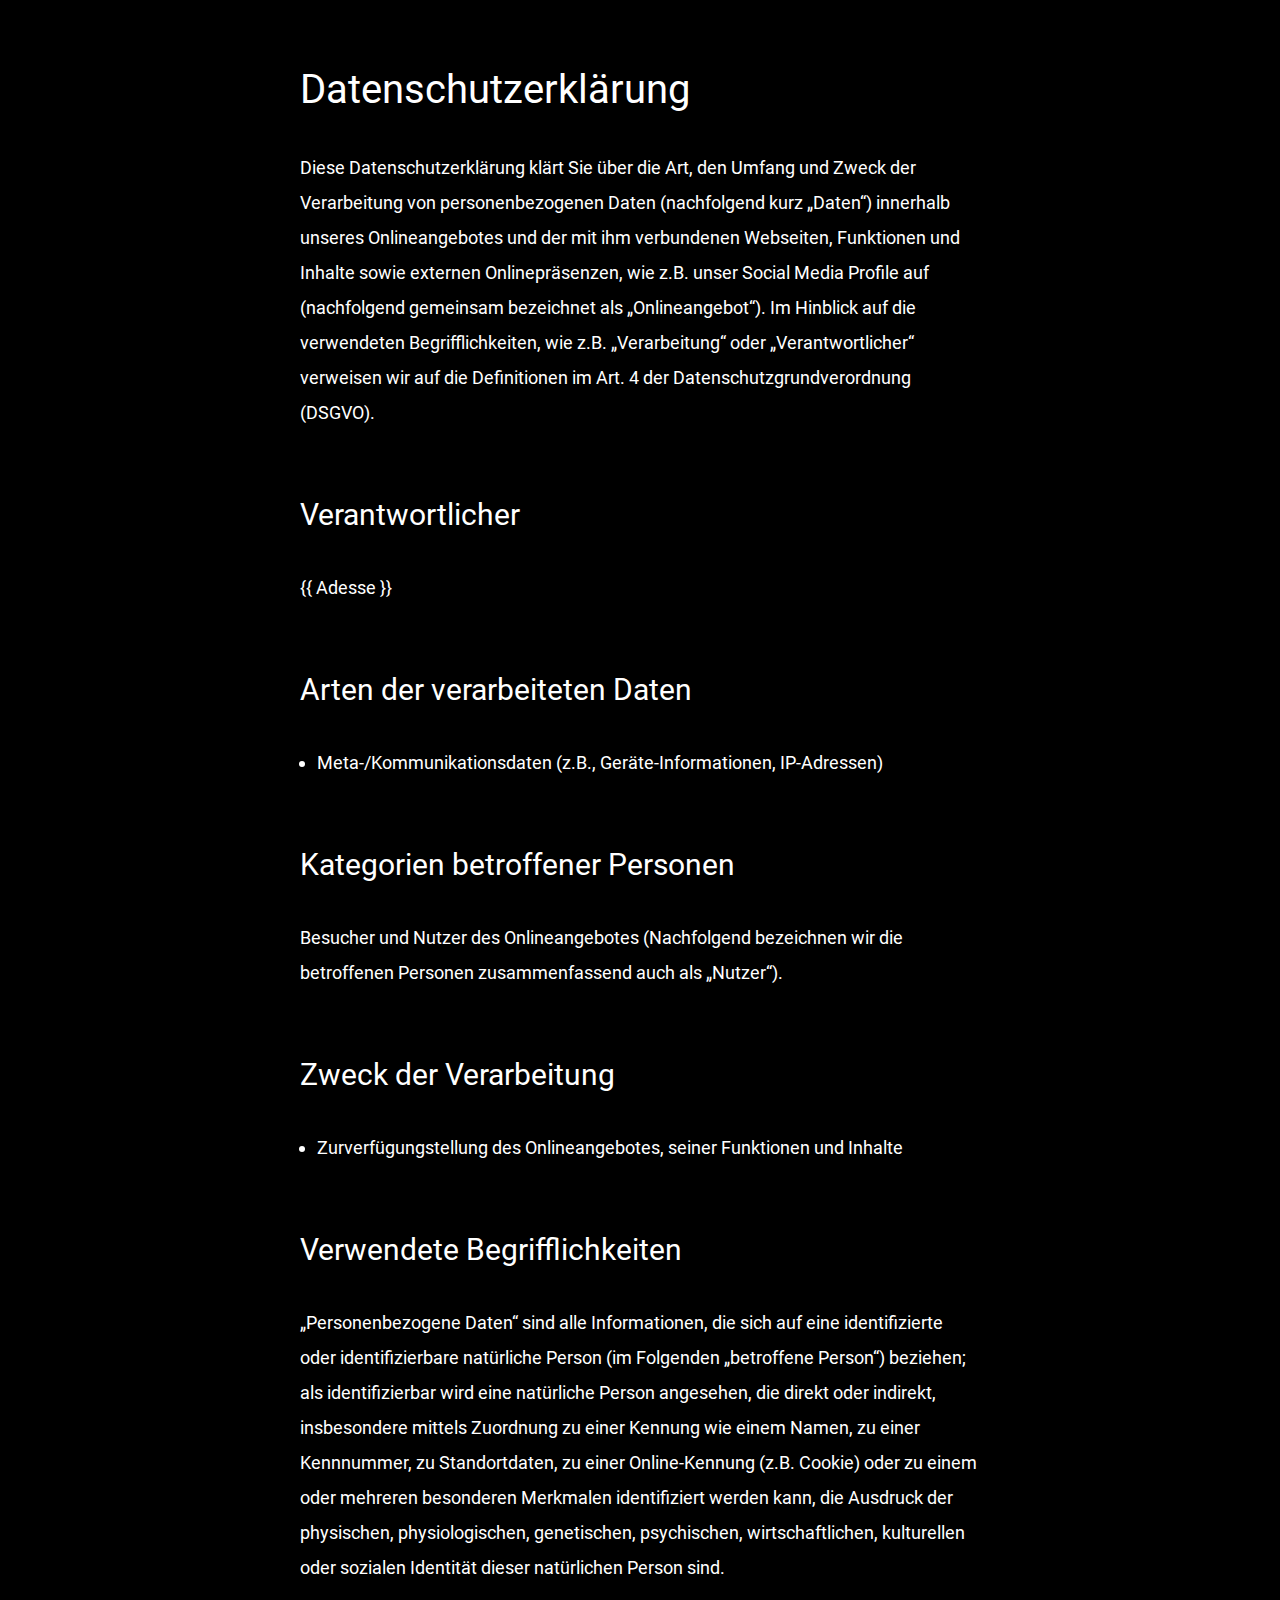
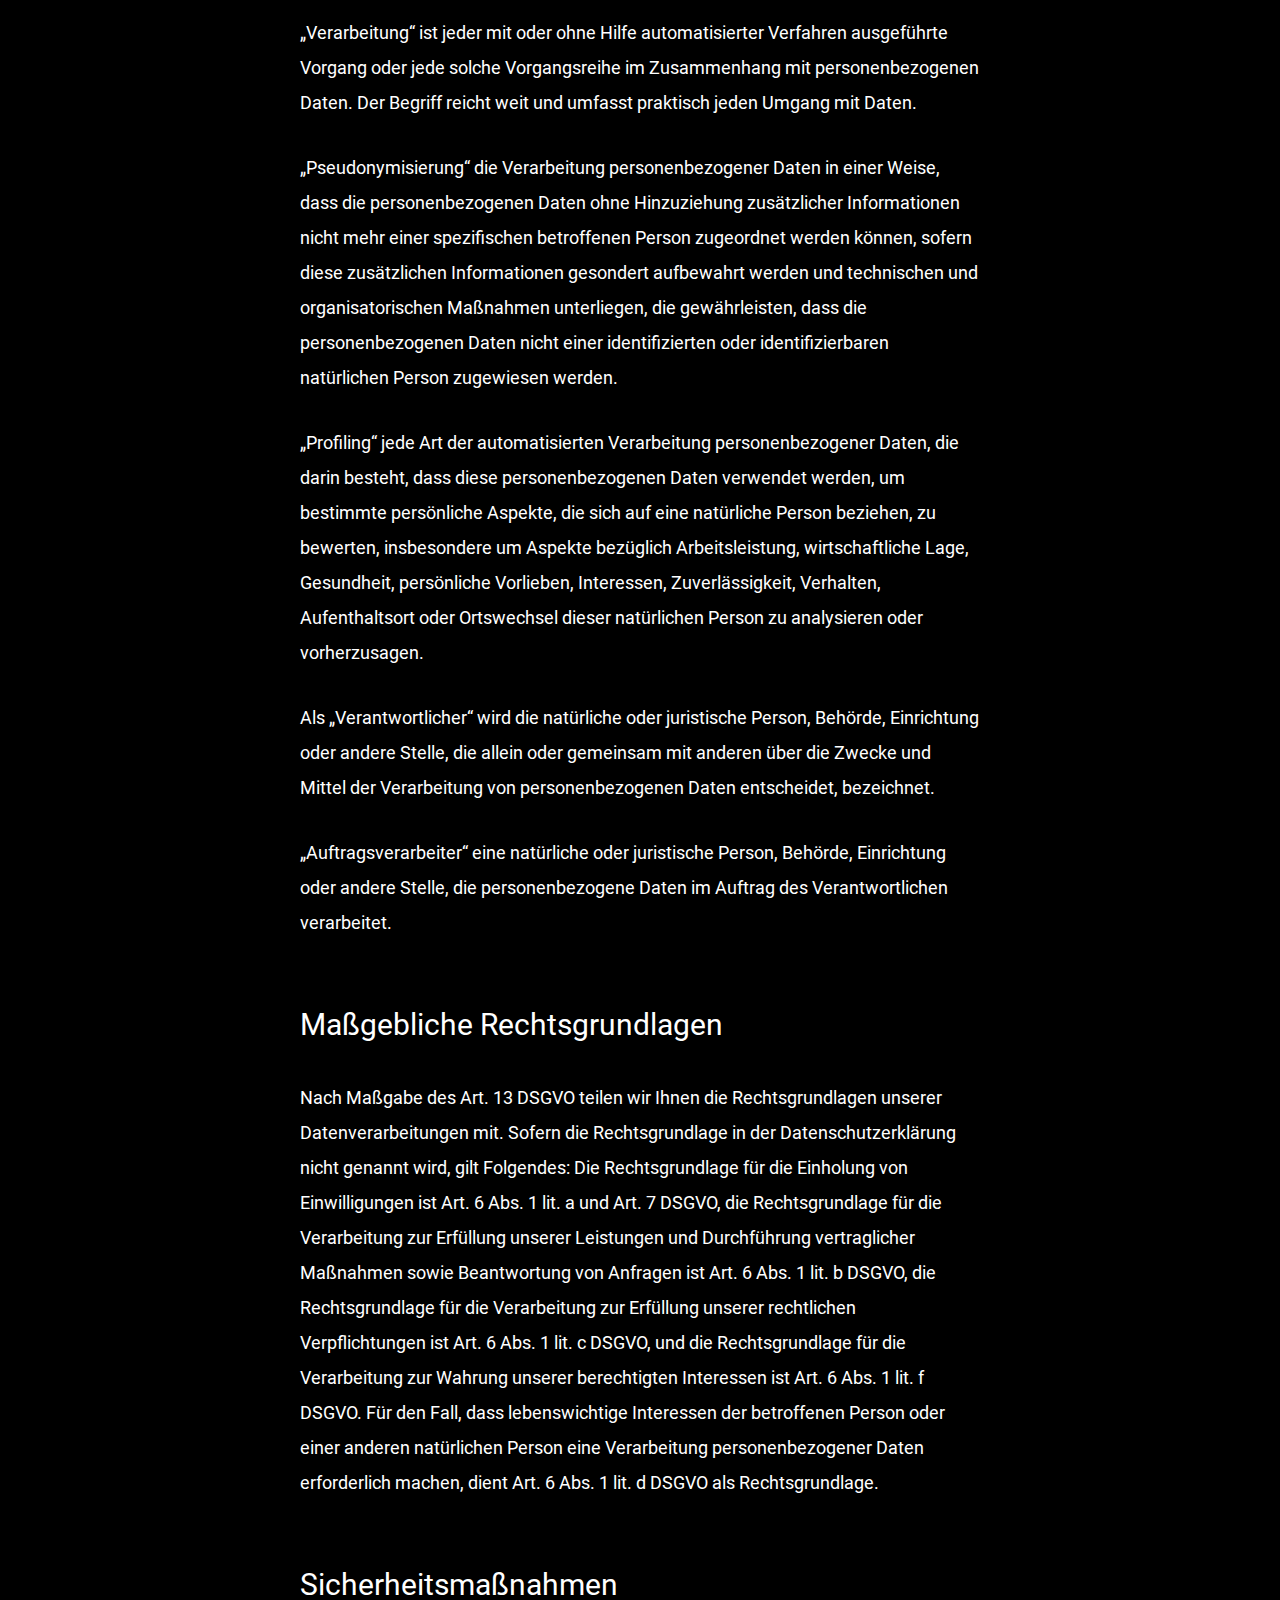
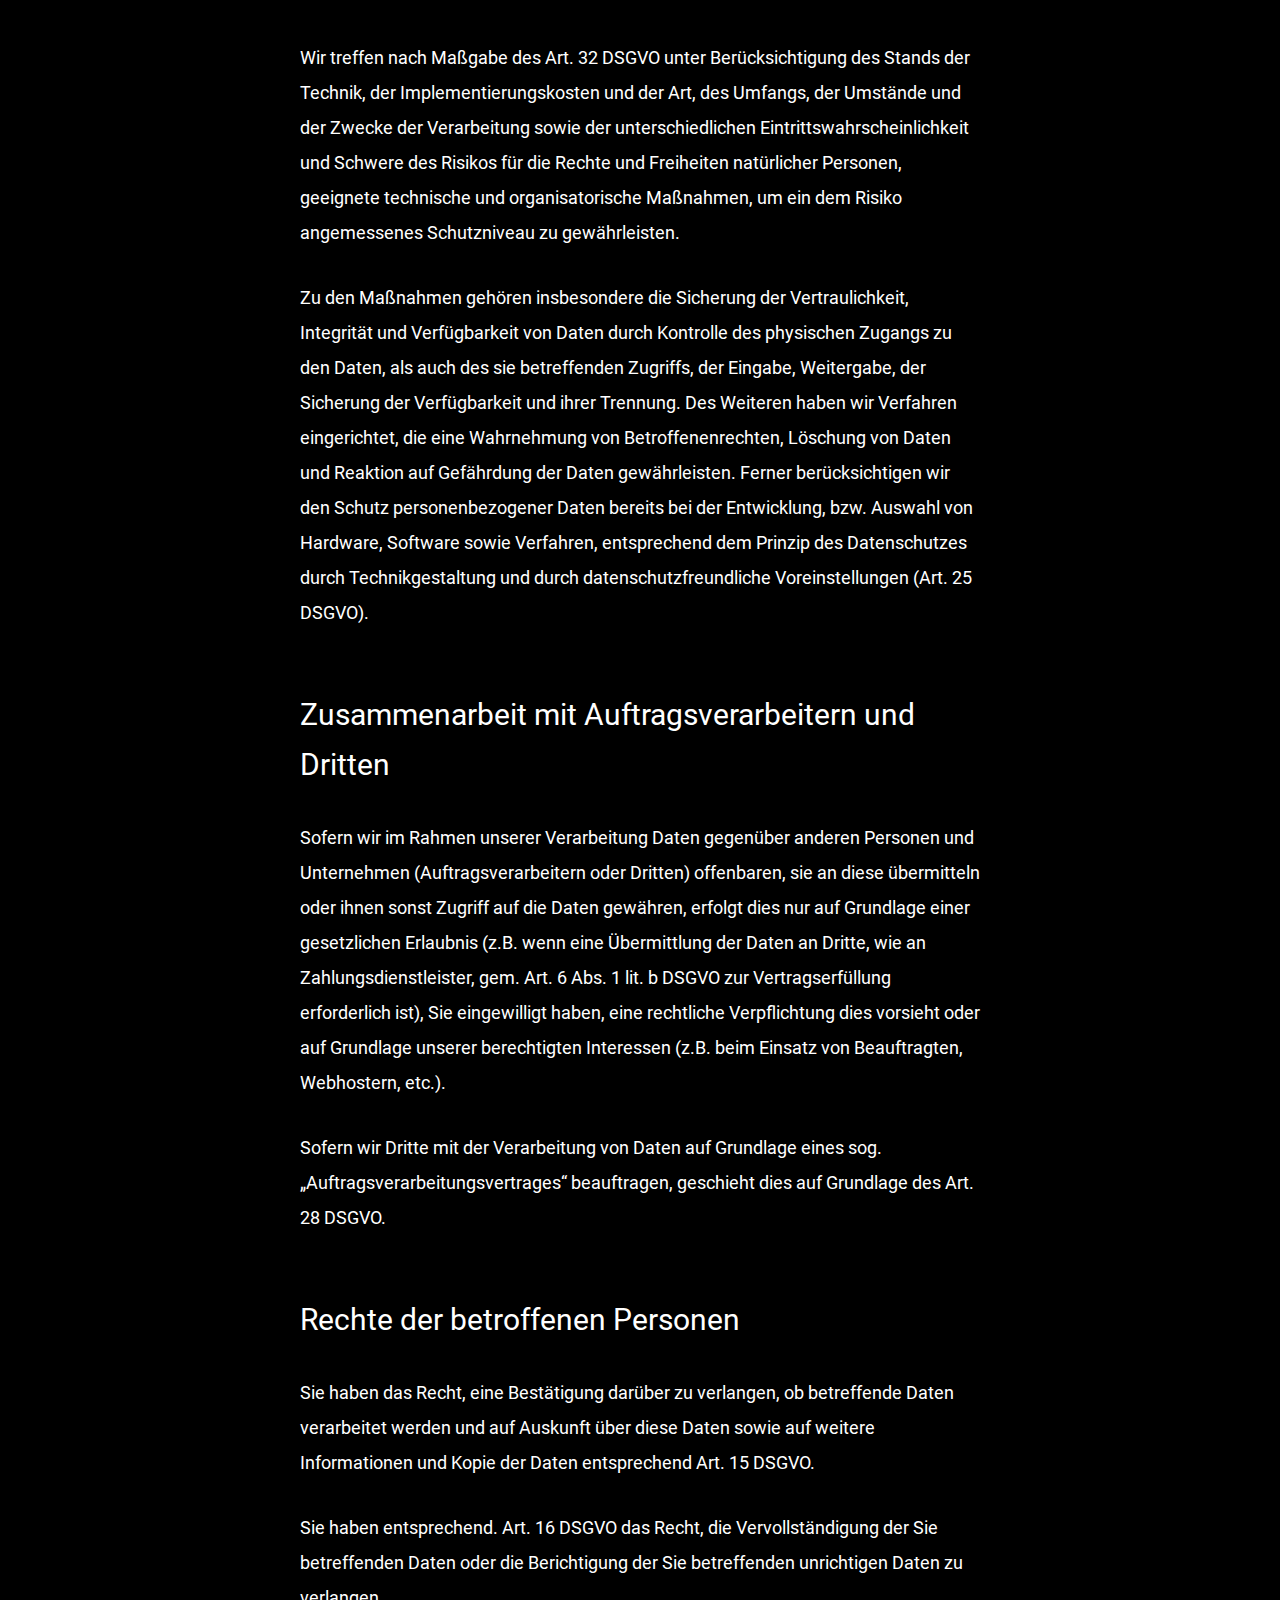
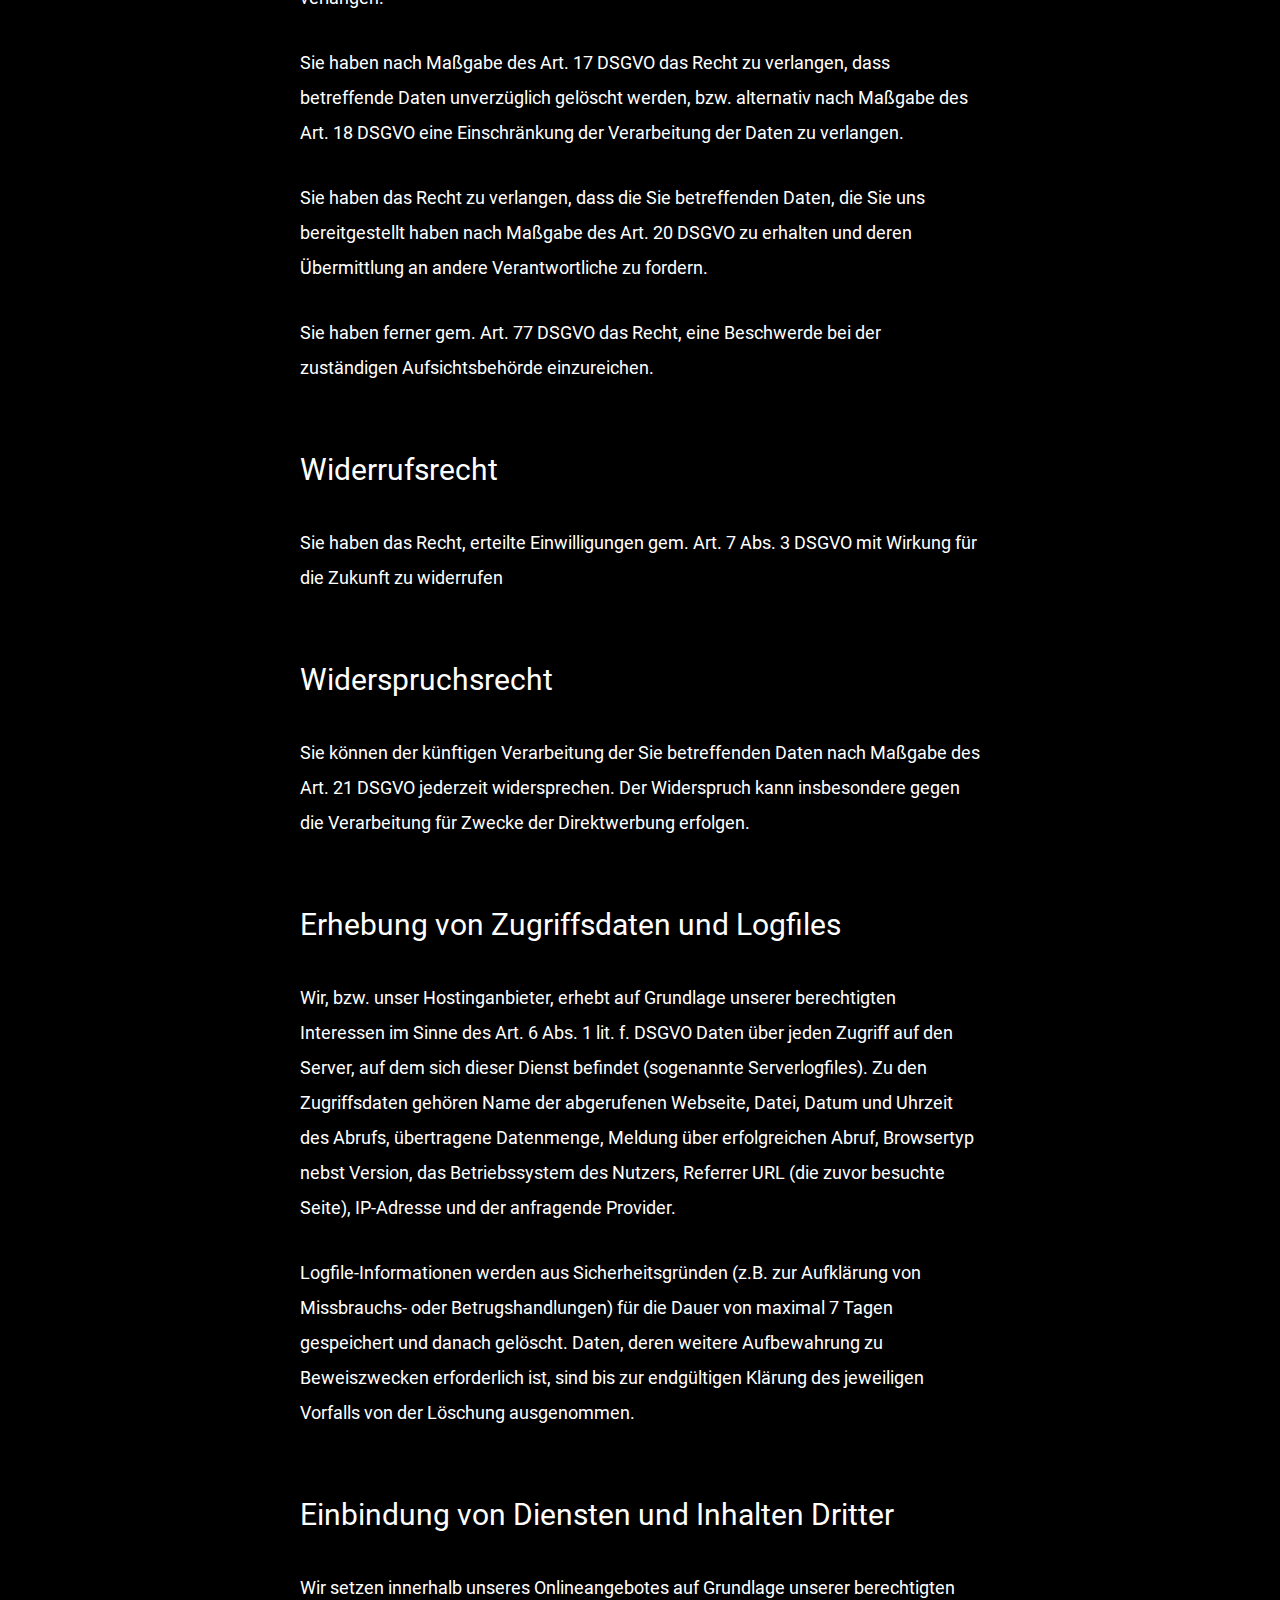
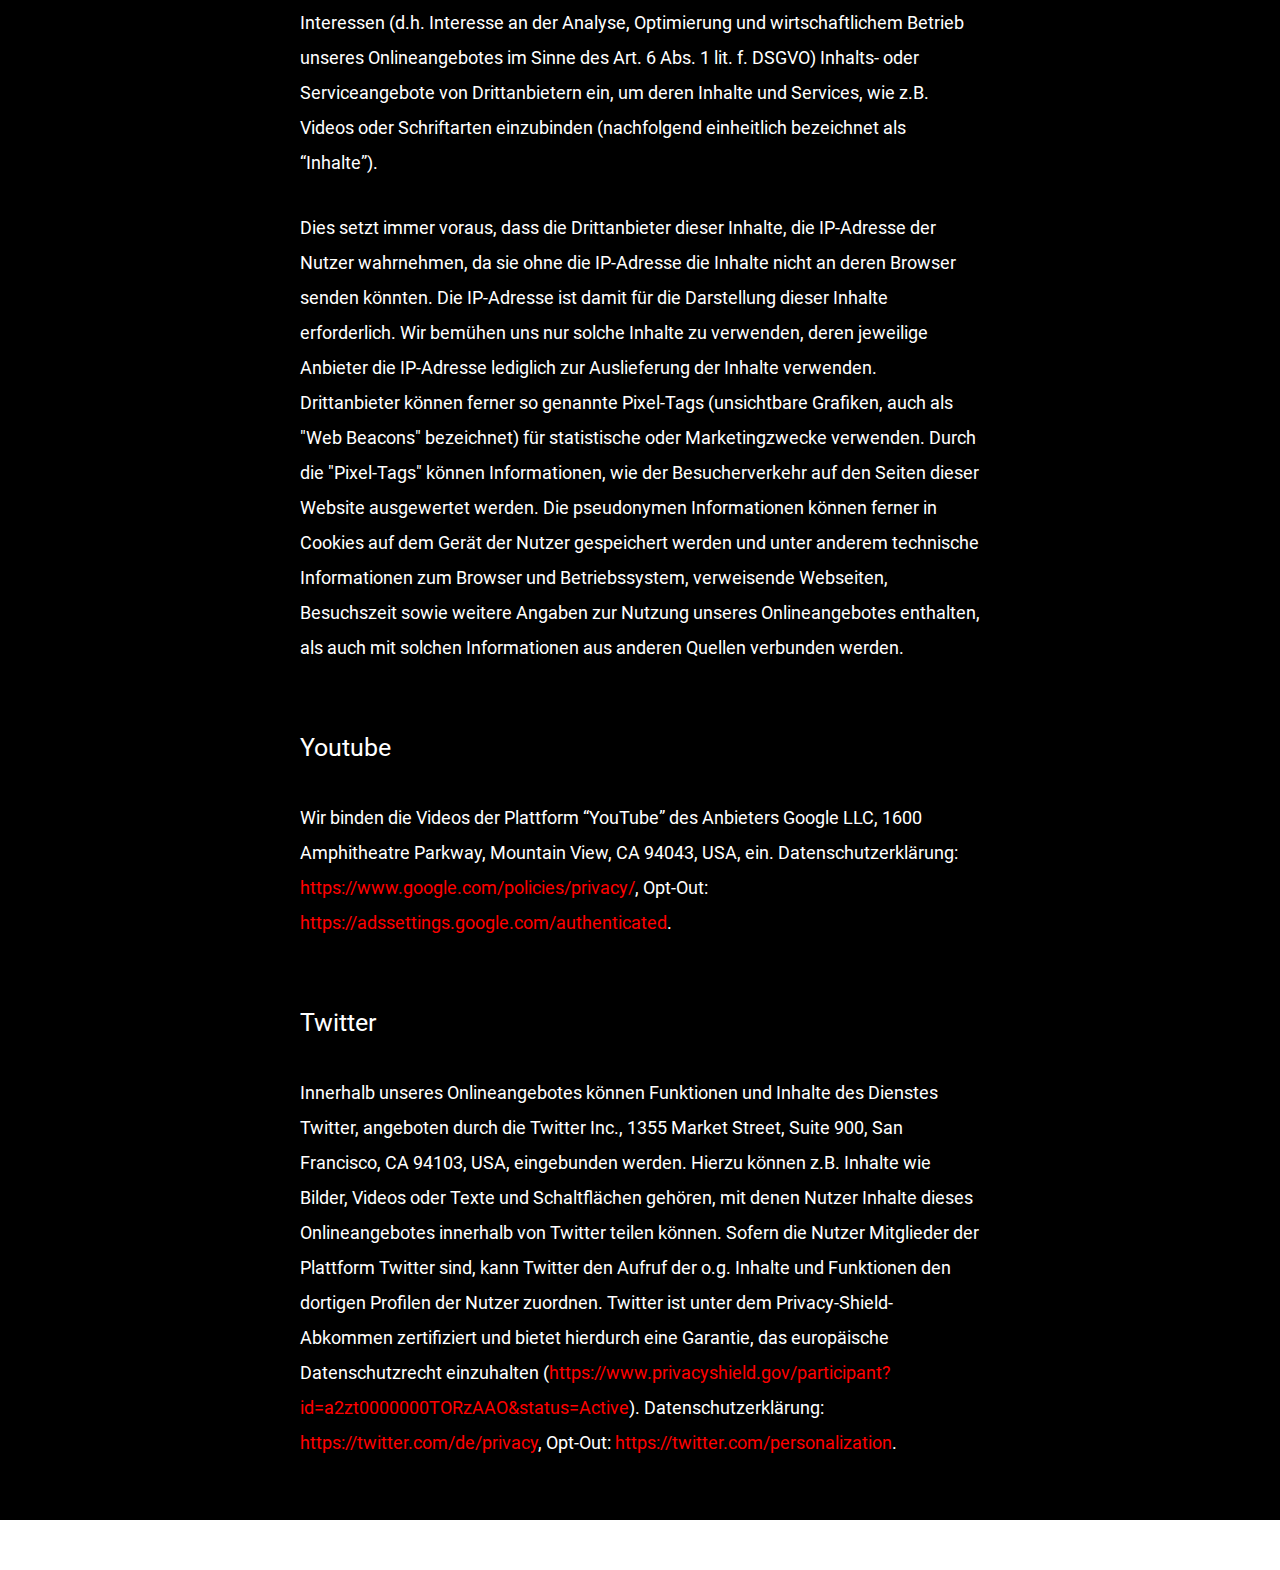
==== datenschutzerklaerung/index.html @ 0149c834 "feat: impress and privacy-policy" ====
<!DOCTYPE html>
<html>
    <head>
        <meta charset="utf-8">
        <meta name="viewport" content="width=device-width, initial-scale=1.0">
        <meta name="theme-color" content="#003ecc">
        <link href="/swd/style.css" rel="stylesheet">
        <script src="/swd/script.js"></script>
        <link href="/resources/style.css" rel="stylesheet">
        <link href="/resources/favicon.png" rel="icon">
        <title>MrTroble</title>
    </head>
    <body class="darkmode">
        <div class="container">
            
            <h1>Datenschutzerklärung</h1>

            <p>Diese Datenschutzerklärung klärt Sie über die Art, den Umfang und Zweck der Verarbeitung von personenbezogenen Daten (nachfolgend kurz „Daten“) innerhalb unseres Onlineangebotes und der mit ihm verbundenen Webseiten, Funktionen und Inhalte sowie externen Onlinepräsenzen, wie z.B. unser Social Media Profile auf (nachfolgend gemeinsam bezeichnet als „Onlineangebot“). Im Hinblick auf die verwendeten Begrifflichkeiten, wie z.B. „Verarbeitung“ oder „Verantwortlicher“ verweisen wir auf die Definitionen im Art. 4 der Datenschutzgrundverordnung (DSGVO).<br>

                <h2>Verantwortlicher</h2>
                
                <p>
                    {{ Adesse }}
                </p>

                <h2>Arten der verarbeiteten Daten</h2>
                <ul>
                    <li>Meta-/Kommunikationsdaten (z.B., Geräte-Informationen, IP-Adressen)</li>
                </ul>

                <h2>Kategorien betroffener Personen</h2>
                <p>Besucher und Nutzer des Onlineangebotes (Nachfolgend bezeichnen wir die betroffenen Personen zusammenfassend auch als „Nutzer“).</p>

                <h2>Zweck der Verarbeitung</h2>
                <ul>
                    <li>Zurverfügungstellung des Onlineangebotes, seiner Funktionen und Inhalte</li>
                </ul>

                <h2>Verwendete Begrifflichkeiten</h2>
                <p>„Personenbezogene Daten“ sind alle Informationen, die sich auf eine identifizierte oder identifizierbare natürliche Person (im Folgenden „betroffene Person“) beziehen; als identifizierbar wird eine natürliche Person angesehen, die direkt oder indirekt, insbesondere mittels Zuordnung zu einer Kennung wie einem Namen, zu einer Kennnummer, zu Standortdaten, zu einer Online-Kennung (z.B. Cookie) oder zu einem oder mehreren besonderen Merkmalen identifiziert werden kann, die Ausdruck der physischen, physiologischen, genetischen, psychischen, wirtschaftlichen, kulturellen oder sozialen Identität dieser natürlichen Person sind.</p>
                <p>„Verarbeitung“ ist jeder mit oder ohne Hilfe automatisierter Verfahren ausgeführte Vorgang oder jede solche Vorgangsreihe im Zusammenhang mit personenbezogenen Daten. Der Begriff reicht weit und umfasst praktisch jeden Umgang mit Daten.</p>
                <p>„Pseudonymisierung“ die Verarbeitung personenbezogener Daten in einer Weise, dass die personenbezogenen Daten ohne Hinzuziehung zusätzlicher Informationen nicht mehr einer spezifischen betroffenen Person zugeordnet werden können, sofern diese zusätzlichen Informationen gesondert aufbewahrt werden und technischen und organisatorischen Maßnahmen unterliegen, die gewährleisten, dass die personenbezogenen Daten nicht einer identifizierten oder identifizierbaren natürlichen Person zugewiesen werden.</p>
                <p>„Profiling“ jede Art der automatisierten Verarbeitung personenbezogener Daten, die darin besteht, dass diese personenbezogenen Daten verwendet werden, um bestimmte persönliche Aspekte, die sich auf eine natürliche Person beziehen, zu bewerten, insbesondere um Aspekte bezüglich Arbeitsleistung, wirtschaftliche Lage, Gesundheit, persönliche Vorlieben, Interessen, Zuverlässigkeit, Verhalten, Aufenthaltsort oder Ortswechsel dieser natürlichen Person zu analysieren oder vorherzusagen.</p>
                <p>Als „Verantwortlicher“ wird die natürliche oder juristische Person, Behörde, Einrichtung oder andere Stelle, die allein oder gemeinsam mit anderen über die Zwecke und Mittel der Verarbeitung von personenbezogenen Daten entscheidet, bezeichnet.</p>
                <p>„Auftragsverarbeiter“ eine natürliche oder juristische Person, Behörde, Einrichtung oder andere Stelle, die personenbezogene Daten im Auftrag des Verantwortlichen verarbeitet.</p>

                <h2>Maßgebliche Rechtsgrundlagen</h2>
                <p>Nach Maßgabe des Art. 13 DSGVO teilen wir Ihnen die Rechtsgrundlagen unserer Datenverarbeitungen mit. Sofern die Rechtsgrundlage in der Datenschutzerklärung nicht genannt wird, gilt Folgendes: Die Rechtsgrundlage für die Einholung von Einwilligungen ist Art. 6 Abs. 1 lit. a und Art. 7 DSGVO, die Rechtsgrundlage für die Verarbeitung zur Erfüllung unserer Leistungen und Durchführung vertraglicher Maßnahmen sowie Beantwortung von Anfragen ist Art. 6 Abs. 1 lit. b DSGVO, die Rechtsgrundlage für die Verarbeitung zur Erfüllung unserer rechtlichen Verpflichtungen ist Art. 6 Abs. 1 lit. c DSGVO, und die Rechtsgrundlage für die Verarbeitung zur Wahrung unserer berechtigten Interessen ist Art. 6 Abs. 1 lit. f DSGVO. Für den Fall, dass lebenswichtige Interessen der betroffenen Person oder einer anderen natürlichen Person eine Verarbeitung personenbezogener Daten erforderlich machen, dient Art. 6 Abs. 1 lit. d DSGVO als Rechtsgrundlage.</p>

                <h2>Sicherheitsmaßnahmen</h2>
                <p>Wir treffen nach Maßgabe des Art. 32 DSGVO unter Berücksichtigung des Stands der Technik, der Implementierungskosten und der Art, des Umfangs, der Umstände und der Zwecke der Verarbeitung sowie der unterschiedlichen Eintrittswahrscheinlichkeit und Schwere des Risikos für die Rechte und Freiheiten natürlicher Personen, geeignete technische und organisatorische Maßnahmen, um ein dem Risiko angemessenes Schutzniveau zu gewährleisten.</p>
                <p>Zu den Maßnahmen gehören insbesondere die Sicherung der Vertraulichkeit, Integrität und Verfügbarkeit von Daten durch Kontrolle des physischen Zugangs zu den Daten, als auch des sie betreffenden Zugriffs, der Eingabe, Weitergabe, der Sicherung der Verfügbarkeit und ihrer Trennung. Des Weiteren haben wir Verfahren eingerichtet, die eine Wahrnehmung von Betroffenenrechten, Löschung von Daten und Reaktion auf Gefährdung der Daten gewährleisten. Ferner berücksichtigen wir den Schutz personenbezogener Daten bereits bei der Entwicklung, bzw. Auswahl von Hardware, Software sowie Verfahren, entsprechend dem Prinzip des Datenschutzes durch Technikgestaltung und durch datenschutzfreundliche Voreinstellungen (Art. 25 DSGVO).</p>

                <h2>Zusammenarbeit mit Auftragsverarbeitern und Dritten</h2>
                <p>Sofern wir im Rahmen unserer Verarbeitung Daten gegenüber anderen Personen und Unternehmen (Auftragsverarbeitern oder Dritten) offenbaren, sie an diese übermitteln oder ihnen sonst Zugriff auf die Daten gewähren, erfolgt dies nur auf Grundlage einer gesetzlichen Erlaubnis (z.B. wenn eine Übermittlung der Daten an Dritte, wie an Zahlungsdienstleister, gem. Art. 6 Abs. 1 lit. b DSGVO zur Vertragserfüllung erforderlich ist), Sie eingewilligt haben, eine rechtliche Verpflichtung dies vorsieht oder auf Grundlage unserer berechtigten Interessen (z.B. beim Einsatz von Beauftragten, Webhostern, etc.).</p>
                <p>Sofern wir Dritte mit der Verarbeitung von Daten auf Grundlage eines sog. „Auftragsverarbeitungsvertrages“ beauftragen, geschieht dies auf Grundlage des Art. 28 DSGVO.</p>

                <h2>Rechte der betroffenen Personen</h2>
                <p>Sie haben das Recht, eine Bestätigung darüber zu verlangen, ob betreffende Daten verarbeitet werden und auf Auskunft über diese Daten sowie auf weitere Informationen und Kopie der Daten entsprechend Art. 15 DSGVO.</p>
                <p>Sie haben entsprechend. Art. 16 DSGVO das Recht, die Vervollständigung der Sie betreffenden Daten oder die Berichtigung der Sie betreffenden unrichtigen Daten zu verlangen.</p>
                <p>Sie haben nach Maßgabe des Art. 17 DSGVO das Recht zu verlangen, dass betreffende Daten unverzüglich gelöscht werden, bzw. alternativ nach Maßgabe des Art. 18 DSGVO eine Einschränkung der Verarbeitung der Daten zu verlangen.</p>
                <p>Sie haben das Recht zu verlangen, dass die Sie betreffenden Daten, die Sie uns bereitgestellt haben nach Maßgabe des Art. 20 DSGVO zu erhalten und deren Übermittlung an andere Verantwortliche zu fordern.</p>
                <p>Sie haben ferner gem. Art. 77 DSGVO das Recht, eine Beschwerde bei der zuständigen Aufsichtsbehörde einzureichen.</p>

                <h2>Widerrufsrecht</h2>
                <p>Sie haben das Recht, erteilte Einwilligungen gem. Art. 7 Abs. 3 DSGVO mit Wirkung für die Zukunft zu widerrufen</p>

                <h2>Widerspruchsrecht</h2>
                <p>Sie können der künftigen Verarbeitung der Sie betreffenden Daten nach Maßgabe des Art. 21 DSGVO jederzeit widersprechen. Der Widerspruch kann insbesondere gegen die Verarbeitung für Zwecke der Direktwerbung erfolgen.</p>

                <h2>Erhebung von Zugriffsdaten und Logfiles</h2>
                <p>Wir, bzw. unser Hostinganbieter, erhebt auf Grundlage unserer berechtigten Interessen im Sinne des Art. 6 Abs. 1 lit. f. DSGVO Daten über jeden Zugriff auf den Server, auf dem sich dieser Dienst befindet (sogenannte Serverlogfiles). Zu den Zugriffsdaten gehören Name der abgerufenen Webseite, Datei, Datum und Uhrzeit des Abrufs, übertragene Datenmenge, Meldung über erfolgreichen Abruf, Browsertyp nebst Version, das Betriebssystem des Nutzers, Referrer URL (die zuvor besuchte Seite), IP-Adresse und der anfragende Provider.</p>
                <p>Logfile-Informationen werden aus Sicherheitsgründen (z.B. zur Aufklärung von Missbrauchs- oder Betrugshandlungen) für die Dauer von maximal 7 Tagen gespeichert und danach gelöscht. Daten, deren weitere Aufbewahrung zu Beweiszwecken erforderlich ist, sind bis zur endgültigen Klärung des jeweiligen Vorfalls von der Löschung ausgenommen.</p>

                <h2>Einbindung von Diensten und Inhalten Dritter</h2>
                <p>Wir setzen innerhalb unseres Onlineangebotes auf Grundlage unserer berechtigten Interessen (d.h. Interesse an der Analyse, Optimierung und wirtschaftlichem Betrieb unseres Onlineangebotes im Sinne des Art. 6 Abs. 1 lit. f. DSGVO) Inhalts- oder Serviceangebote von Drittanbietern ein, um deren Inhalte und Services, wie z.B. Videos oder Schriftarten einzubinden (nachfolgend einheitlich bezeichnet als “Inhalte”).</p>
                <p>Dies setzt immer voraus, dass die Drittanbieter dieser Inhalte, die IP-Adresse der Nutzer wahrnehmen, da sie ohne die IP-Adresse die Inhalte nicht an deren Browser senden könnten. Die IP-Adresse ist damit für die Darstellung dieser Inhalte erforderlich. Wir bemühen uns nur solche Inhalte zu verwenden, deren jeweilige Anbieter die IP-Adresse lediglich zur Auslieferung der Inhalte verwenden. Drittanbieter können ferner so genannte Pixel-Tags (unsichtbare Grafiken, auch als "Web Beacons" bezeichnet) für statistische oder Marketingzwecke verwenden. Durch die "Pixel-Tags" können Informationen, wie der Besucherverkehr auf den Seiten dieser Website ausgewertet werden. Die pseudonymen Informationen können ferner in Cookies auf dem Gerät der Nutzer gespeichert werden und unter anderem technische Informationen zum Browser und Betriebssystem, verweisende Webseiten, Besuchszeit sowie weitere Angaben zur Nutzung unseres Onlineangebotes enthalten, als auch mit solchen Informationen aus anderen Quellen verbunden werden.</p>
            
                <h3>Youtube</h3>
                <p>Wir binden die Videos der Plattform “YouTube” des Anbieters Google LLC, 1600 Amphitheatre Parkway, Mountain View, CA 94043, USA, ein. Datenschutzerklärung: <a target="_blank" href="https://www.google.com/policies/privacy/">https://www.google.com/policies/privacy/</a>, Opt-Out: <a target="_blank" href="https://adssettings.google.com/authenticated">https://adssettings.google.com/authenticated</a>.</p>
                
                <h3>Twitter</h3>
                <p>Innerhalb unseres Onlineangebotes können Funktionen und Inhalte des Dienstes Twitter, angeboten durch die Twitter Inc., 1355 Market Street, Suite 900, San Francisco, CA 94103, USA, eingebunden werden. Hierzu können z.B. Inhalte wie Bilder, Videos oder Texte und Schaltflächen gehören, mit denen Nutzer Inhalte dieses Onlineangebotes innerhalb von Twitter teilen können. Sofern die Nutzer Mitglieder der Plattform Twitter sind, kann Twitter den Aufruf der o.g. Inhalte und Funktionen den dortigen Profilen der Nutzer zuordnen. Twitter ist unter dem Privacy-Shield-Abkommen zertifiziert und bietet hierdurch eine Garantie, das europäische Datenschutzrecht einzuhalten (<a target="_blank" href="https://www.privacyshield.gov/participant?id=a2zt0000000TORzAAO&amp;status=Active">https://www.privacyshield.gov/participant?id=a2zt0000000TORzAAO&amp;status=Active</a>). Datenschutzerklärung: <a target="_blank" href="https://twitter.com/de/privacy">https://twitter.com/de/privacy</a>, Opt-Out: <a target="_blank" href="https://twitter.com/personalization">https://twitter.com/personalization</a>.</p>

        </div>
    </body>
</html>
---- swd/style.css ----
@import url(font_roboto/roboto.css);
@import url(font_roboto_mono/roboto-mono.css);

/* root */

:root {
    font-family: Roboto, sans-serif;
    scroll-behavior: smooth;
    font-size: 18px;
    line-height: 35px;
    --theme-primary: #004dff;
    --theme-secondary: #003ecc;
    --theme-background: #ffffff;
    --theme-grey-primary: #e6e6e6;
    --theme-grey-secondary: #cccccc;
    --theme-text-color: #000000;
    --theme-border-radius: 5px;
    --theme-border-width: 3px;
    --theme-element-spacing: 30px;
    --theme-box-spacing: 20px;
    background-color: var(--theme-background);
    color: var(--theme-text-color);
}

::selection {
    background: #004dff;
    color: #ffffff;
}

body {
    padding: 0px;
    margin: 0px;
    background-repeat: no-repeat;
}

/* darkmode and lightmode */

@media (prefers-color-scheme: light) {
    :root {
        --theme-background: #ffffff;
        --theme-grey-primary: #e6e6e6;
        --theme-grey-secondary: #cccccc;
        --theme-text-color: #000000;
    }
    .only-lightmode {display: initial}
    .only-darkmode {display: none}
}

@media (prefers-color-scheme: dark) {
    :root {
        --theme-background: #000000;
        --theme-grey-primary: #1a1a1a;
        --theme-grey-secondary: #333333;
        --theme-text-color: #ffffff;
    }
    .only-lightmode {display: none}
    .only-darkmode {display: initial}
}

.lightmode, .lightmode > *{
    --theme-background: #ffffff;
    --theme-grey-primary: #e6e6e6;
    --theme-grey-secondary: #cccccc;
    --theme-text-color: #000000;
    background-color: var(--theme-background);
    color: var(--theme-text-color);
}
.lightmode .only-lightmode {display: initial}
.lightmode .only-darkmode {display: none}

.darkmode, .darkmode > * {
    --theme-background: #000000;
    --theme-grey-primary: #1a1a1a;
    --theme-grey-secondary: #333333;
    --theme-text-color: #ffffff;
    background-color: var(--theme-background);
    color: var(--theme-text-color);
}
.darkmode .only-lightmode {display: none}
.darkmode .only-darkmode {display: initial}

/* header */

.header {
    padding: 40px;
    z-index: 2;
    color: white;
    font-size: 40px;
    background-color: var(--theme-secondary);
}

/* menu */

.menu {
    box-sizing: border-box;
    margin-bottom: 0;
    position: sticky;
    position: -webkit-sticky;
    text-align: center;
    top: 0;
    max-height: 50px;
    line-height: 50px;
    width: 100%;
    padding: 0 10px;
    z-index: 2;
    background-color: var(--theme-primary);
    overflow: hidden;
    user-select: none;
    -webkit-user-select: none;
    -ms-user-select: none;
}

.menu:hover {overflow-x: auto}
@media (hover: none) {.menu {overflow-x: auto}}
@media screen and (max-width: 768px) {.menu {overflow-x: auto}}

.menu *:not(div) {
    padding: 0 10px;
    font-size: 19px;
    text-decoration: none;
    color: #ffffff99;
    float: left;
}

.menu-centered-2 a {padding: 0px; width: 50%}
.menu-centered-3 a {padding: 0px; width: 33%}
.menu-centered-4 a {padding: 0px; width: 25%}
.menu-centered-5 a {padding: 0px; width: 19%}
.menu-centered-6 a {padding: 0px; width: 16%}
.menu-centered-7 a {padding: 0px; width: 14%}
.menu-centered-8 a {padding: 0px; width: 12%}
.menu-centered-9 a {padding: 0px; width: 11%}

.menu a:hover, .menu .menu-active {
    color: white;
    text-decoration: none;
}

.menu .menu-title {
    font-weight: bold;
    color: white;
}

.menu img {
    float: left;
    box-sizing: border-box;
    display: inline;
    width: initial;
    height: 50px;
    padding: 16px 10px 16px 10px;
    margin: 0px;
    cursor: pointer;
}

/* navigation */

.navigation {
    position: absolute;
    display: block;
    position: fixed;
    left: 0;
    height: calc(100% - 130px);
    padding: 40px 20px;
    width: 210px;
    color: var(--theme-text-color);
    background-color: var(--theme-grey-primary);
    z-index: 1;
    transition: left 0.2s;
    overflow-y: hidden;
    user-select: none;
    -webkit-user-select: none;
    -ms-user-select: none;
}

.navigation:hover {overflow-y: auto}
@media (hover: none) {.navigation {overflow-y: auto}}
@media screen and (max-width: 768px) {.navigation {overflow-y: auto}}

.navigation *:not(div) {
    display: block;
    max-width: 230px;
    padding: 0px 10px;
    line-height: 40px;
    font-size: 18px;
    border-radius: var(--theme-border-radius);
    text-decoration: none;
    white-space: nowrap;
    overflow-x: hidden;
    color: var(--theme-text-color);
}

.navigation  > *:first-child {
    margin-top: 0px;
}

.navigation img {
    margin-top: 10px;
    margin-bottom: 10px;
    max-width: 190px;
}

.navigation h2 {
    margin-top: 40px;
    margin-bottom: 20px;
    font-size: 30px;
}

.navigation a:hover, .navigation .navigation-active, .navigation .menu-active {
    background-color: var(--theme-grey-secondary);
    text-decoration: none;
}

.navigation a:active, .navigation a:visited {
    color: var(--theme-text-color);
    text-decoration: none;
}

.navigation-content {
    margin-left: 250px;
}

@media (max-width: 768px) {
    .navigation.show {left: 0px !important}
    .navigation-content-hide {opacity: 0.5}
}

@media (max-width: 768px) {.navigation {left: -250px}}
@media (max-width: 768px) {.navigation-content {margin-left: 0}}
@media (max-width: 992px) {.navigation-content .container {width: 100%}}

/* headlines */

h1, h2, h3, h4, h5, h6 {
    font-weight: 500;
    margin: calc(var(--theme-element-spacing) * 2) 0px var(--theme-element-spacing) 0px;
}

h1{font-size: 40px; line-height: 60px;}
h2{font-size: 30px; line-height: 50px;}
h3{font-size: 25px; line-height: 45px;}
h4{font-size: 20px; line-height: 35px; letter-spacing: 1px;}
h5{font-size: 18px; line-height: 28px; letter-spacing: 1px; font-weight: bold;}
h6{font-size: 16px; line-height: 26px; letter-spacing: 1px; font-weight: bold; text-transform: uppercase}

/* boxes */

.box {
    min-height: 20px;
    background-color: var(--theme-grey-primary);
    padding: var(--theme-box-spacing);
    margin-bottom: var(--theme-element-spacing);
    border-radius: var(--theme-border-radius);
    background-repeat: no-repeat;
    background-size: 100% auto;
}

img.box {
    padding: 0px;
}

.box-border {
    border-style: solid;
    border-width: 0px 0px 0px 5px;
    border-color: var(--theme-grey-primary);
}

.box-top {border-radius: var(--theme-border-radius) var(--theme-border-radius) 0px 0px; margin-bottom: 0px;}
.box-center {border-radius: 0px; margin-bottom: 0px;}
.box-bottom {border-radius: 0px 0px var(--theme-border-radius) var(--theme-border-radius);}

.box > *:first-child {margin-top: 0}
.box > *:last-child {margin-bottom: 0;}

/* froms */

input, select, textarea {
    display: block;
    box-sizing: border-box;
    font-family: Roboto;
    background-color: var(--theme-grey-primary);
    color: var(--theme-text-color);
    min-height: 40px;
    font-size: 16px;
    padding: 10px;
    border: solid 0px var(--theme-grey-secondary);
    border-bottom-width: 3px;
    border-radius: var(--theme-border-radius);
    width: 100%;
}

textarea {
    height: auto;
    resize: vertical;
}

input[type=submit] {
    font-size: 18px;
    box-sizing: border-box;
    min-height: 40px;
    height: 40px;
    border: none;
    background-color: var(--theme-primary);
    border-radius: var(--theme-border-radius);
    color: white;
    cursor: pointer;
    user-select: none;
    -webkit-user-select: none;
    -ms-user-select: none;
}

input:focus, select:focus, textarea:focus {
    border-color: var(--theme-primary);
}

.button {
    font-size: 18px;
    line-height: 35px;
    display: inline-block;
    box-sizing: border-box;
    background-color: var(--theme-primary);
    color: white;
    border: none;
    padding: 2.5px 15px;
    border-radius: var(--theme-border-radius);
    text-align: center;
    white-space: nowrap;
    width: min-content;
    text-decoration: none;
    user-select: none;
    -webkit-user-select: none;
    -ms-user-select: none;
}

.button:hover {
    text-decoration: none;
}

.button-left {border-top-right-radius: 0px; border-bottom-right-radius: 0px}
.button-middle {border-radius: 0px}
.button-right {border-top-left-radius: 0px; border-bottom-left-radius: 0px}

textarea, select, input, button {outline: none}

/* dropdown */

.dropdown {
    display: inline-block;
    position: relative;
}

.dropdown .dropdown-content {
    z-index: 3;
    display: none;
    box-sizing: border-box;
    position: absolute;
    background-color: var(--theme-grey-primary);
    border-color: var(--theme-grey-secondary);
    border-style: solid;
    border-width: 3px;
    border-radius: var(--theme-border-radius);
    min-width: 100%;
    overflow-y: auto;
}

.dropdown .dropdown-content > *:first-child {margin-top: 0px}
.dropdown .dropdown-content > *:last-child {margin-bottom: 0px}

.dropdown.dropdown-hover:hover .dropdown-content {
    display: block !important;
}

.dropdown .dropdown-content a {
    display: block;
    text-decoration: none;
    text-align: left;
    padding: 0px 10px;
    line-height: 40px;
    font-size: 18px;
    color: var(--theme-text-color);
}

.dropdown .dropdown-content a:hover, .dropdown-active {
    background-color: var(--theme-grey-secondary);
    color: var(--theme-text-color);
    text-decoration: none;
}

.dropdown .tooltip {
    display: none;
    position: absolute;
    box-sizing: border-box;
    z-index: 3;
    top: calc(100% + 10px);
    padding: 1px 10px;
    border-radius: var(--theme-border-radius);
    font-size: 15px;
    color: white;
    background-color: rgba(12, 12, 12, 0.8);
}

.dropdown:hover .tooltip {
    display: block;
}

/* dialog */

.dialog {
    display: none;
    position: fixed; 
    z-index: 3;
    top: 0;
    left: 0;
    width: 100%;
    height: 100%;
    background-color: rgba(255, 255, 255, 0.8);
}

.dialog-content {
    position: absolute;
    box-sizing: border-box;
    min-width: 200px;
    max-width: 350px;
    width: calc(100% - 60px);
    padding: 20px;
    top: 50%;
    left: 50%;
    transform: translate(-50%, -50%);
    background-color: var(--theme-grey-primary);
    border-color: var(--theme-grey-secondary);
    border-style: solid;
    border-width: 3px;
    border-radius: var(--theme-border-radius);
}

.dialog-content > *:first-child {margin-top: 0px}
.dialog-content > *:last-child {margin-bottom: 0px}

.dialog-button {
    display: flex;
    flex-direction: row;
    flex-wrap: nowrap;
    gap: 20px;
}

.dialog-button > *{width: 100%}

@media screen and (max-width: 768px) {
    .dialog-button {flex-direction: column}
    .dialog-button > *{width: 100%}
}

.lightmode .dialog {background-color: rgba(255, 255, 255, 0.8)}

.darkmode .dialog {background-color: rgba(0, 0, 0, 0.8)}

@media (prefers-color-scheme: dark) {
    .dialog { background-color: rgba(0, 0, 0, 0.8)}
}

/* labels */

label {
    color: var(--theme-text-color);
    background-color: var(--theme-primary);
    font-weight: 500;
    border-radius: var(--theme-border-radius);
    padding: 2px 6px;
}

/* overlay */

.overlay {
    color: white;
    position: relative;
}

.overlay > .top-left, .overlay > .top-right, .overlay > .bottom-left, .overlay > .bottom-right, .overlay > .centered {
    position: absolute;
    text-align: left;
    margin: var(--theme-box-spacing);
}
  
.overlay > .top-left {top: 0px; left: 0px;}
.overlay > .top-right {top: 0px; right: 0px;}
.overlay > .bottom-left {bottom: 0px; left: 0px;}
.overlay > .bottom-right {bottom: 0px; right: 0px;}
.overlay > .centered {top: 50%; left: 50%; transform: translate(-50%, -50%);}

/* code elements */

code {
    font-family: 'Roboto Mono', monospace;
    font-size: 14px;
    line-height: 25px;
    display: block;
    background-color: var(--theme-grey-primary);
    padding: 15px;
    margin-bottom: 25px;
    border-radius: var(--theme-border-radius);
    white-space: nowrap;
    overflow-x: hidden;
}

pre {
    font-family: 'Roboto Mono', monospace;
    font-size: 14px;
    line-height: 25px;
    display: block;
    color: white;
    background-color: #1a1a1a;
    padding: 15px;
    margin-bottom: 25px;
    border-radius: var(--theme-border-radius);
    white-space: nowrap;
    overflow-x: hidden;
}

var {
    font-family: serif;
    font-style: italic;
    font-size: 18px;
    white-space: nowrap;
}

kbd {
    font-family: 'Roboto Mono', monospace;
    font-size: 16px;
    border: solid 1px;
    padding: 2px 6px;
    border-radius: var(--theme-border-radius);
}

samp {
    font-family: 'Roboto Mono', monospace;
    font-size: 16px;
    padding: 3px 6px;
    background-color: var(--theme-grey-primary);
    border-radius: var(--theme-border-radius);
}

code:hover {overflow-x: auto}
pre:hover {overflow-x: auto}

@media (hover: none) {
    code {overflow-x: auto}
    pre {overflow-x: auto}
}

@media screen and (max-width: 768px) {
    code {overflow-x: auto}
    pre {overflow-x: auto}
}

@media (max-width: 768px) {
    code, pre, samp, kbd {font-size: 12px}
    var {font-size: 15px}
}

/* Table */

table {
    width: 100%;
    border-spacing: 0px;
    border-collapse: collapse;
    margin-bottom: var(--theme-element-spacing);
}

table tr th {
    background-color: var(--theme-grey-primary);
    padding: 10px;
    min-width: 60px;
    font-weight: normal;
    border-color: var(--theme-grey-primary);
}

table td, th {
    padding: 10px;
    text-align: left;
    border: solid 3px var(--theme-grey-primary);
}

@media (max-width: 768px) {table tr th {padding: 2px 7px} table tr td {padding: 2px 7px}}

/* components */

p {
    margin: 0px;
    margin-bottom: var(--theme-element-spacing);
}

a {
    color: var(--theme-primary);
    text-decoration: none;
    cursor: pointer;
}

a:hover {
    text-decoration: underline;
}

img {
    display: block;
    margin: 0px auto;
    max-width: 100%;
    height: auto;
    object-fit: scale-down;
    margin-bottom: var(--theme-element-spacing);
}

video {
    display: block;
    margin: 0px auto;
    max-width: 100%;
    width: 100%;;
    object-fit: scale-down;
    margin-bottom: var(--theme-element-spacing);
}

iframe {
    width: 100%;
    height: 100%;
}

.youtube {
    position: relative;
    padding-bottom: 56.25%;
    padding-top: 0;
    height: 0;
    overflow: hidden;
    margin-bottom: var(--theme-element-spacing);
}

.youtube iframe {
    position: absolute;
    top: 0;
    left: 0;
    width: 100%;
    height: 100%;
}

audio {
    width: 100%;
    margin-bottom: var(--theme-element-spacing);
}

ul {
    padding-left: 17px;
    margin: 0px;
    margin-bottom: var(--theme-element-spacing);
}

ul li {padding-bottom: 5px}
ul li:last-child {padding-bottom: 0px}

ol {
    padding-left: 17px;
    margin: 0px;
    margin-bottom: var(--theme-element-spacing);
}

ol li {padding-bottom: 5px}
ol li:last-child {padding-bottom: 0px}

/* overflow */

.overflow {
    max-width: 100%;
    overflow: hidden;
    margin-bottom: var(--theme-element-spacing);
    border-radius: var(--theme-border-radius);
}

.overflow > *:last-child {
    margin-bottom: 0px;
}

.overflow:hover {overflow-x: auto;}
@media (hover: none) {.overflow {overflow-x: auto;}}
@media screen and (max-width: 768px) {.overflow {overflow-x: auto;}}

/* container */

[class*="container"] {
    box-sizing: border-box;
    padding: calc(var(--theme-element-spacing) * 2);
    width: 100%;
    max-width: 800px;
    margin: 0 auto;
    margin-bottom: 50px;
    transition: width .2s;
}

@media (max-width: 768px) {[class*="container"] {padding: var(--theme-element-spacing)}}

[class*="container"] > *:first-child {margin-top: 0}
[class*="container"] > *:last-child {margin-bottom: 0}

.container-fluid {
    box-sizing: border-box;
    max-width: initial;
    padding: calc(var(--theme-element-spacing) * 2);
}

.container-sm {max-width: 600px}
.container-md {max-width: 800px}
.container-xl {max-width: 1200px}

/* grids */

[class*="grid-"] {
    display: grid;
    grid-gap: var(--theme-element-spacing);
    margin-bottom: var(--theme-element-spacing);
}

[class*="grid-"] > * {
    margin-bottom: 0px;
}

.grid-1 {grid-template-columns: repeat(1, minmax(0, 1fr))}
.grid-2 {grid-template-columns: repeat(2, minmax(0, 1fr))}
.grid-3 {grid-template-columns: repeat(3, minmax(0, 1fr))}
.grid-4 {grid-template-columns: repeat(4, minmax(0, 1fr))}
.grid-5 {grid-template-columns: repeat(5, minmax(0, 1fr))}
.grid-6 {grid-template-columns: repeat(6, minmax(0, 1fr))}
.grid-7 {grid-template-columns: repeat(7, minmax(0, 1fr))}
.grid-8 {grid-template-columns: repeat(8, minmax(0, 1fr))}
.grid-9 {grid-template-columns: repeat(9, minmax(0, 1fr))}
.grid-10 {grid-template-columns: repeat(10, minmax(0, 1fr))}
.grid-11 {grid-template-columns: repeat(11, minmax(0, 1fr))}
.grid-12 {grid-template-columns: repeat(12, minmax(0, 1fr))}

@media only screen and (max-width: 599px) {
    .grid-sm-1 {grid-template-columns: repeat(1, minmax(0, 1fr))}
    .grid-sm-2 {grid-template-columns: repeat(2, minmax(0, 1fr))}
    .grid-sm-3 {grid-template-columns: repeat(3, minmax(0, 1fr))}
    .grid-sm-4 {grid-template-columns: repeat(4, minmax(0, 1fr))}
    .grid-sm-5 {grid-template-columns: repeat(5, minmax(0, 1fr))}
    .grid-sm-6 {grid-template-columns: repeat(6, minmax(0, 1fr))}
    .grid-sm-7 {grid-template-columns: repeat(7, minmax(0, 1fr))}
    .grid-sm-8 {grid-template-columns: repeat(8, minmax(0, 1fr))}
    .grid-sm-9 {grid-template-columns: repeat(9, minmax(0, 1fr))}
    .grid-sm-10 {grid-template-columns: repeat(10, minmax(0, 1fr))}
    .grid-sm-11 {grid-template-columns: repeat(11, minmax(0, 1fr))}
    .grid-sm-12 {grid-template-columns: repeat(12, minmax(0, 1fr))}
}

@media only screen and (max-width: 767px) {
    .grid-md-1 {grid-template-columns: repeat(1, minmax(0, 1fr))}
    .grid-md-2 {grid-template-columns: repeat(2, minmax(0, 1fr))}
    .grid-md-3 {grid-template-columns: repeat(3, minmax(0, 1fr))}
    .grid-md-4 {grid-template-columns: repeat(4, minmax(0, 1fr))}
    .grid-md-5 {grid-template-columns: repeat(5, minmax(0, 1fr))}
    .grid-md-6 {grid-template-columns: repeat(6, minmax(0, 1fr))}
    .grid-md-7 {grid-template-columns: repeat(7, minmax(0, 1fr))}
    .grid-md-8 {grid-template-columns: repeat(8, minmax(0, 1fr))}
    .grid-md-9 {grid-template-columns: repeat(9, minmax(0, 1fr))}
    .grid-md-10 {grid-template-columns: repeat(10, minmax(0, 1fr))}
    .grid-md-11 {grid-template-columns: repeat(11, minmax(0, 1fr))}
    .grid-md-12 {grid-template-columns: repeat(12, minmax(0, 1fr))}
}

@media only screen and (max-width: 1023px) {
    .grid-xl-1 {grid-template-columns: repeat(1, minmax(0, 1fr))}
    .grid-xl-2 {grid-template-columns: repeat(2, minmax(0, 1fr))}
    .grid-xl-3 {grid-template-columns: repeat(3, minmax(0, 1fr))}
    .grid-xl-4 {grid-template-columns: repeat(4, minmax(0, 1fr))}
    .grid-xl-5 {grid-template-columns: repeat(5, minmax(0, 1fr))}
    .grid-xl-6 {grid-template-columns: repeat(6, minmax(0, 1fr))}
    .grid-xl-7 {grid-template-columns: repeat(7, minmax(0, 1fr))}
    .grid-xl-8 {grid-template-columns: repeat(8, minmax(0, 1fr))}
    .grid-xl-9 {grid-template-columns: repeat(9, minmax(0, 1fr))}
    .grid-xl-10 {grid-template-columns: repeat(10, minmax(0, 1fr))}
    .grid-xl-11 {grid-template-columns: repeat(11, minmax(0, 1fr))}
    .grid-xl-12 {grid-template-columns: repeat(12, minmax(0, 1fr))}
}

/* colors */

.transparent {
    background-color: transparent;
}

.white {background-color: white;  border-color: white; color: black}
.white-text {color: white}
.black {background-color: black; border-color: black; color: white}
.black-text {color: black}

@media (prefers-color-scheme: dark) {
    .white {background-color: black; border-color: black; color: white}
    .white-text {color: black}
    .black {background-color: white; border-color: white; color: black}
    .black-text {color: white}
}

.lightmode .white {background-color: white; border-color: white; color: black}
.lightmode .white-text {color: white}
.lightmode .black {background-color: black; border-color: black; color: white}
.lightmode .black-text {color: black}

.darkmode .white {background-color: black; border-color: black; color: white}
.darkmode .white-text {color: black}
.darkmode .black {background-color: white; border-color: white; color: black}
.darkmode .black-text {color: white}

.dark-grey {background-color: #cccccc; border-color: #cccccc; color: black}
.grey {background-color: #e6e6e6; border-color: #e6e6e6; color: black}
.grey-border {border-color: #e6e6e6}
.grey-text {color: #808080}

@media (prefers-color-scheme: dark) {
    .dark-grey {background-color: #333333; border-color: #333333; color: white}
    .grey {background-color: #1a1a1a; border-color: #1a1a1a; color: white}
    .grey-border {border-color: #1a1a1a}
}

.lightmode .dark-grey {background-color: #cccccc; border-color: #cccccc; color: black}
.lightmode .grey {background-color: #e6e6e6; border-color: #e6e6e6; color: black}
.lightmode .grey-border {border-color: #e6e6e6}

.darkmode .dark-grey {background-color: #333333; border-color: #333333; color: white}
.darkmode .grey {background-color: #1a1a1a; border-color: #1a1a1a; color: white}
.darkmode .grey-border {border-color: #1a1a1a}

.dark-blue {background-color: #003ecc; border-color: #003ecc; color: white}
.blue {background-color: #004dff; border-color: #004dff; color: white}
.transparent-blue {background-color: #004dff33; border-color: #004dff; color: #004dff}
.blue-border {border-color: #004dff}
.blue-text {color: #004dff}

.dark-green {background-color: #007f00; border-color: #007f00; color: white}
.green {background-color: #00b300; border-color: #00b300; color: white}
.transparent-green {background-color: #00b30033; border-color: #00b300; color: #00b300}
.green-border {border-color: #00b300}
.green-text {color: #00b300}

.dark-yellow {background-color: #cc9900; border-color: #cc9900; color: white}
.yellow {background-color: #ffbf00; border-color: #ffbf00; color: white}
.transparent-yellow {background-color: #ffbf0033; border-color: #ffbf00; color: #ffbf00}
.yellow-border {border-color: #ffbf00}
.yellow-text {color: #ffbf00}

.dark-red {background-color: #b30000; border-color: #b30000; color: white}
.red {background-color: #e60000; border-color: #e60000; color: white}
.transparent-red {background-color: #e6000033; border-color: #e60000; color: #e60000}
.red-border {border-color: #e60000}
.red-text {color: #e60000}

/* hover colors */

.white-hover:hover {background-color: white;  border-color: white; color: black}
.black-hover:hover {background-color: black; border-color: black; color: white}

@media (prefers-color-scheme: dark) {
    .white-hover:hover {background-color: black; border-color: black; color: white}
    .black-hover:hover {background-color: white; border-color: white; color: black}
}
.lightmode .white-hover:hover {background-color: white; border-color: white; color: black}
.lightmode .black-hover:hover {background-color: black; border-color: black; color: white}
.darkmode .white-hover:hover {background-color: black; border-color: black; color: white}
.darkmode .black-hover:hover {background-color: white; border-color: white; color: black}

.dark-grey-hover:hover {background-color: #cccccc; border-color: #cccccc; color: black}
.grey-hover:hover {background-color: #e6e6e6; border-color: #e6e6e6; color: black}

@media (prefers-color-scheme: dark) {
    .dark-grey-hover:hover {background-color: #333333; border-color: #333333; color: white}
    .grey-hover:hover {background-color: #1a1a1a; border-color: #1a1a1a; color: white}
}

.lightmode .dark-grey-hover:hover {background-color: #cccccc; border-color: #cccccc; color: black}
.lightmode .grey-hover:hover {background-color: #e6e6e6; border-color: #e6e6e6; color: black}
.darkmode .dark-grey-hover:hover {background-color: #333333; border-color: #333333; color: white}
.darkmode .grey-hover:hover {background-color: #1a1a1a; border-color: #1a1a1a; color: white}

.dark-blue-hover:hover {background-color: #003ecc; border-color: #003ecc; color: white}
.blue-hover:hover {background-color: #004dff; border-color: #004dff; color: white}
.dark-green-hover:hover {background-color: #007f00; border-color: #007f00; color: white}
.green-hover:hover {background-color: #00b300; border-color: #00b300; color: white}
.dark-yellow-hover:hover {background-color: #cc9900; border-color: #cc9900; color: white}
.yellow-hover:hover {background-color: #ffbf00; border-color: #ffbf00; color: white}
.dark-red-hover:hover {background-color: #b30000; border-color: #b30000; color: white}
.red-hover:hover {background-color: #e60000; border-color: #e60000; color: white}

/* utility classes */

.center {text-align: center}
.clearfix {clear: both}
.float-left {float: left}
.float-right {float: right}
.height-100 {height: 100%}
.width-100 {width: 100%}
.nowrap {white-space: nowrap}
.fit-content {width: fit-content}
.show {display: block !important}
.hide {display: none !important}

@media screen and (max-width: 768px) {.not-mobile {display: none !important}}
@media screen and (min-width: 769px) {.only-mobile {display: none !important}}

@media screen and (max-width: 768px) {:root {font-size: 15px; line-height: 30px; --theme-box-spacing: 15px;}}

/* padding */

.pd-0{padding: 0px}
.pd-5{padding: 5px}
.pd-10{padding: 10px}
.pd-20{padding: 20px}
.pd-30{padding: 30px}
.pd-50{padding: 50px}

.pd-t {padding-top: var(--theme-element-spacing)}
.pd-l {padding-left: var(--theme-element-spacing)}
.pd-r {padding-right: var(--theme-element-spacing)}
.pd-b {padding-bottom: var(--theme-element-spacing)}

.pd-t-0 {padding-top: 0px}
.pd-l-0 {padding-left: 0px}
.pd-r-0 {padding-right: 0px}
.pd-b-0 {padding-bottom: 0px}

/* margin */

.mg-0 {margin: 0px}
.mg-5 {margin: 5px}
.mg-10 {margin: 10px}
.mg-20 {margin: 20px}
.mg-30 {margin: 30px}
.mg-50 {margin: 50px}

.mg-t {margin-top: var(--theme-element-spacing)}
.mg-l {margin-left: var(--theme-element-spacing)}
.mg-r {margin-right: var(--theme-element-spacing)}
.mg-b {margin-bottom: var(--theme-element-spacing)}

.mg-t-0 {margin-top: 0px}
.mg-l-0 {margin-left: 0px}
.mg-r-0 {margin-right: 0px}
.mg-b-0 {margin-bottom: 0px}

.mg-center {margin-left: auto; margin-right: auto}

/* radius */

.border {
    border-style: solid;
    border-width: var(--theme-border-width);
}

.r-0 {border-radius: 0px}
.r-5 {border-radius: 5px}
.r-10 {border-radius: 10px}
.r-20 {border-radius: 20px}
.r-30 {border-radius: 30px}
.r-50 {border-radius: 50px}
---- resources/style.css ----
:root {
    --theme-primary: #ff0000;
    --theme-secondary: #800000;
}

#quote {
    font-size: 25px;
    color: var(--theme-primary);
    font-family: 'Roboto Mono', monospace;
}

#profile-bar {
    margin-top: 50px;
}

#profile-bar a {
    width: 100%;
}

.project-box .box-bottom a {
    display: block;
    margin-left: auto;
}

.parallax {
    position: fixed;
    top: 0px;
    width: 100;
    width: 100%;
    max-height: 300px;
    object-fit: cover;
}

.parallax-content{
    width: 100%;
    position: absolute;
    background-color: black;
    z-index: 1;
    top: 300px;
}

.project-bar {
    padding: var(--theme-element-spacing) 50px;
    margin-bottom: 0px;
}
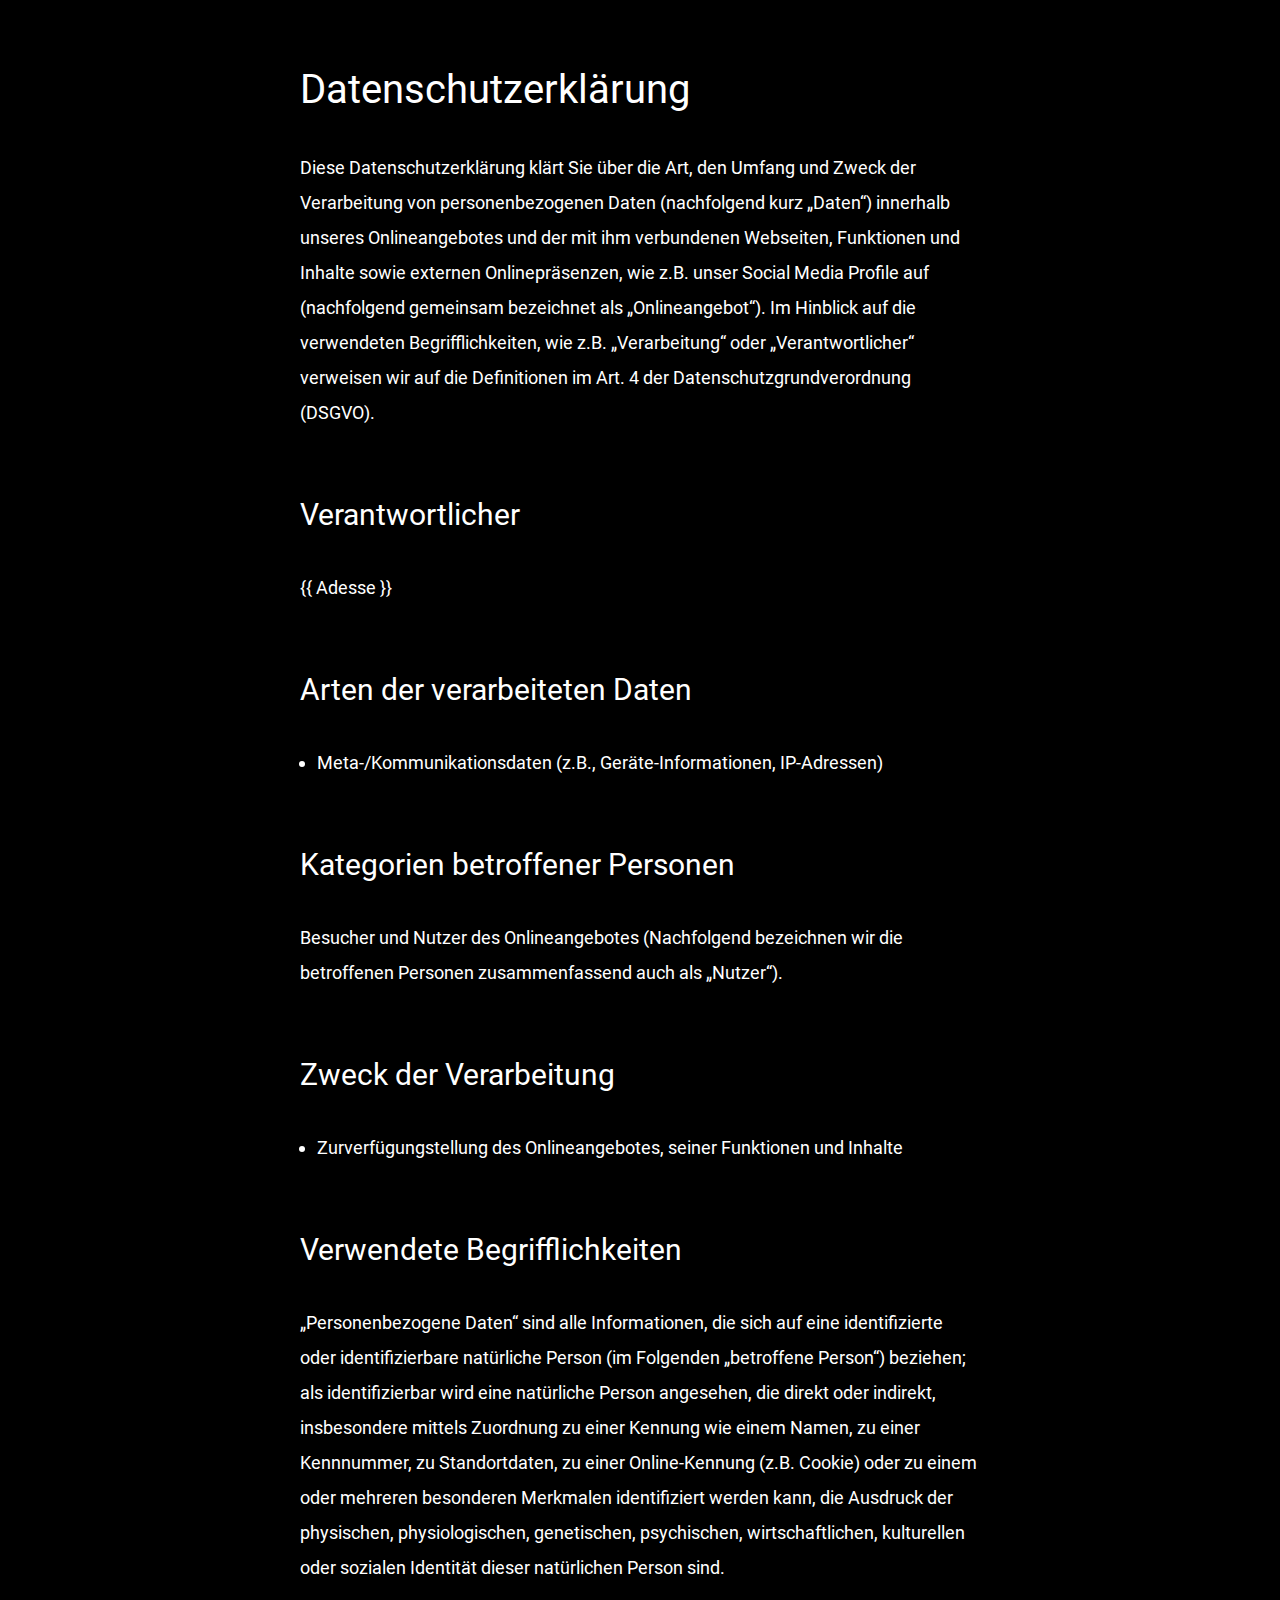
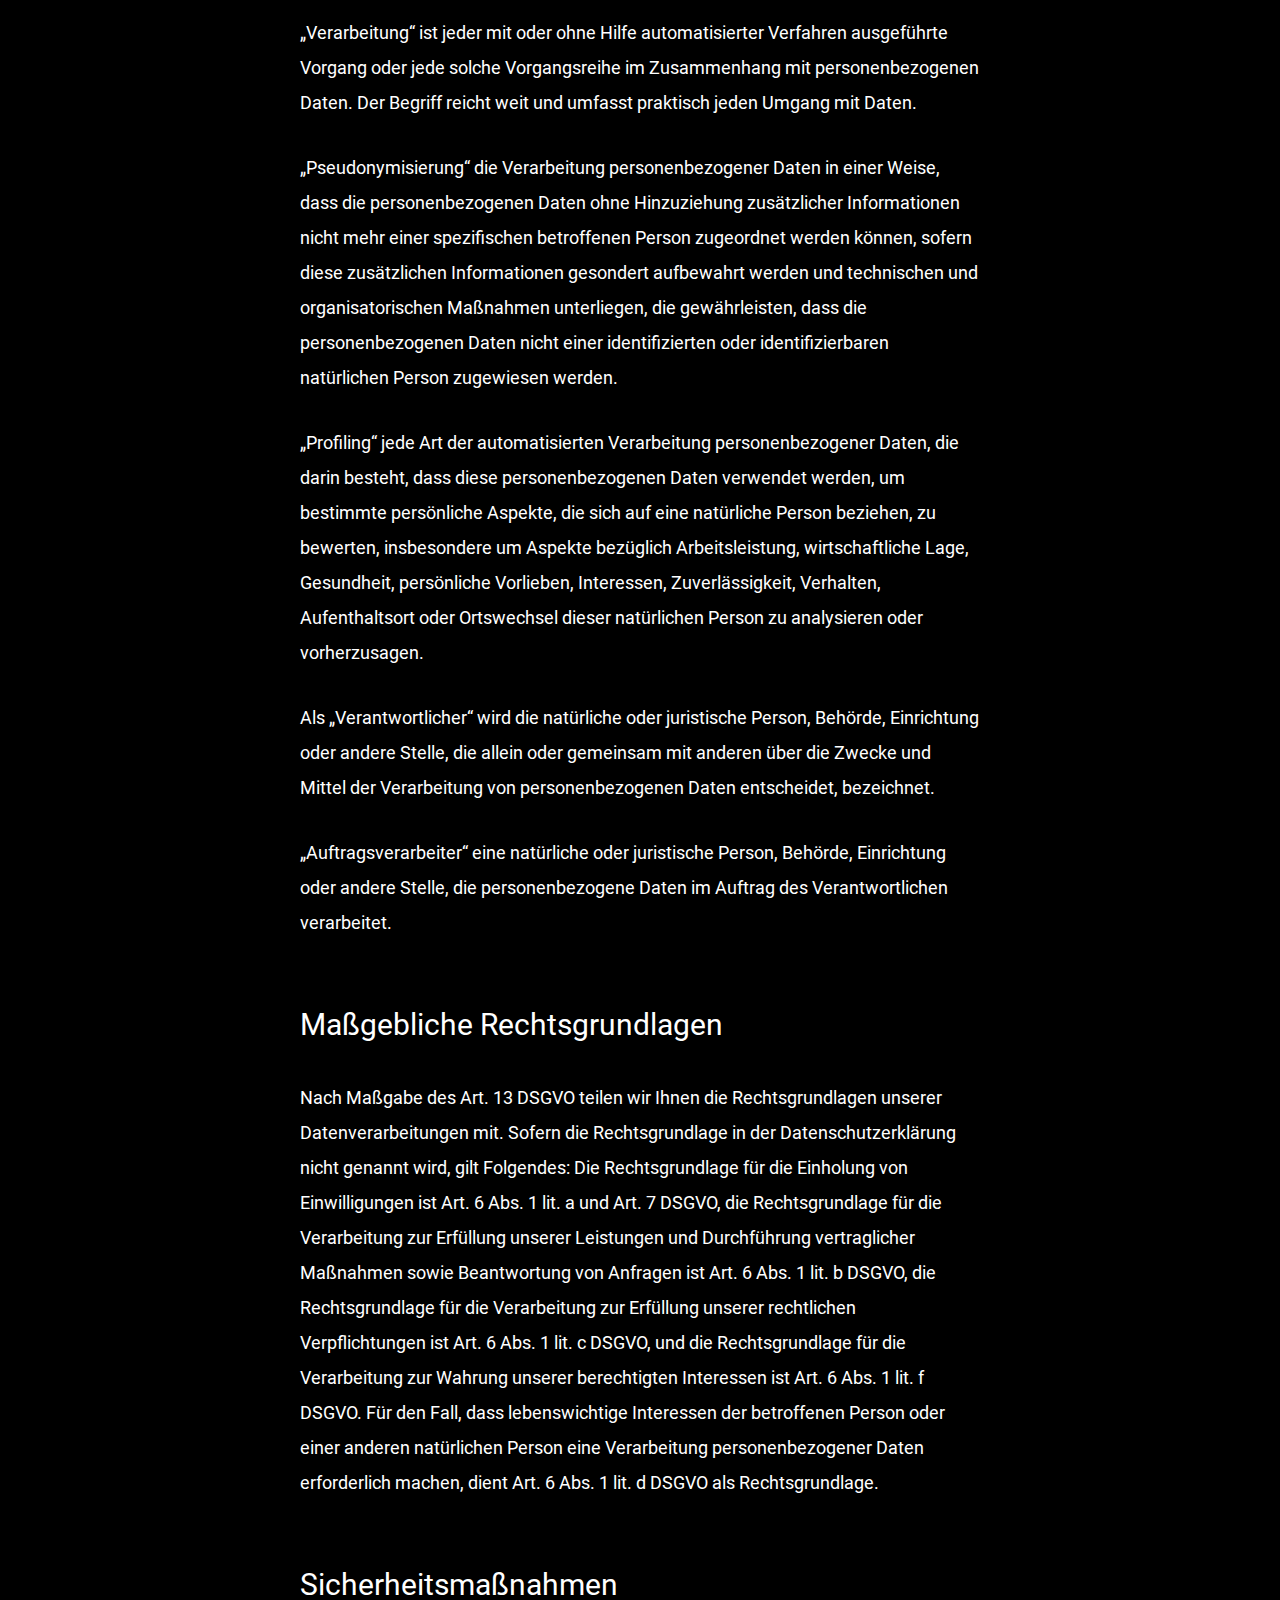
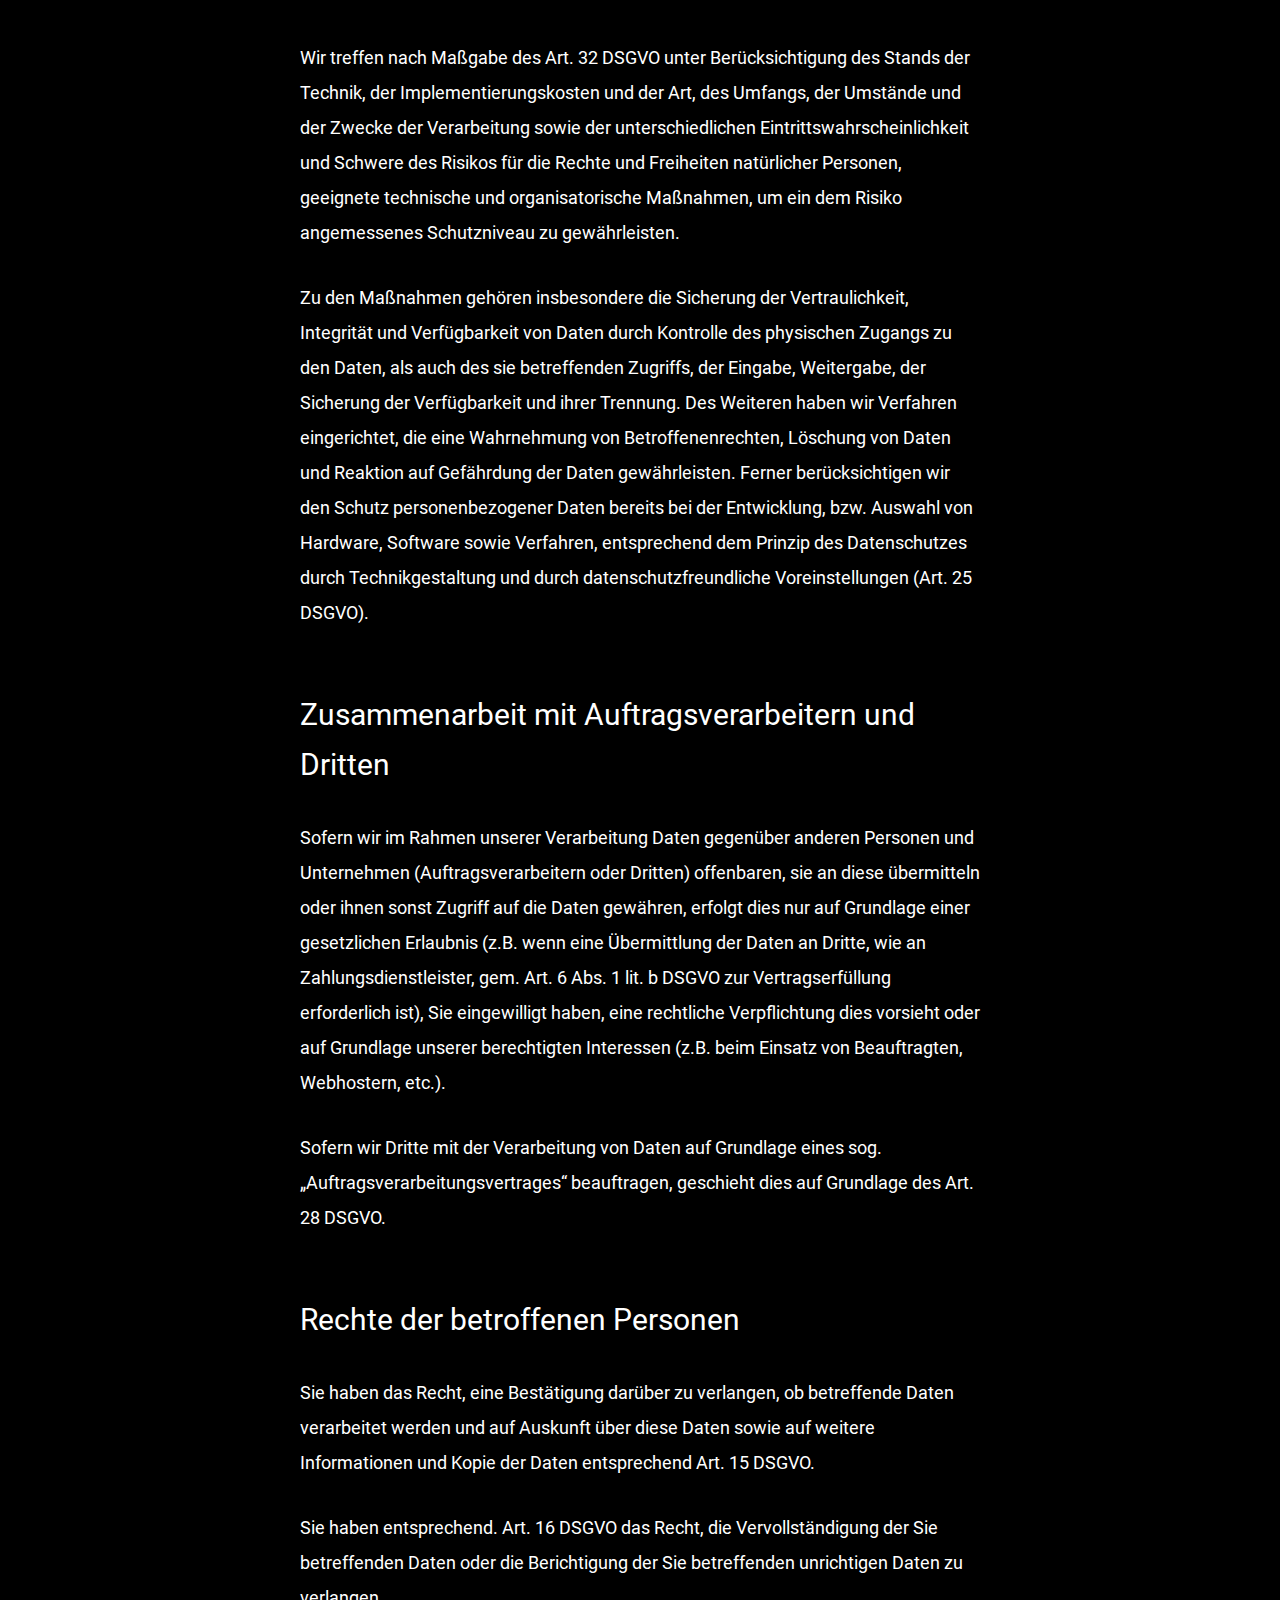
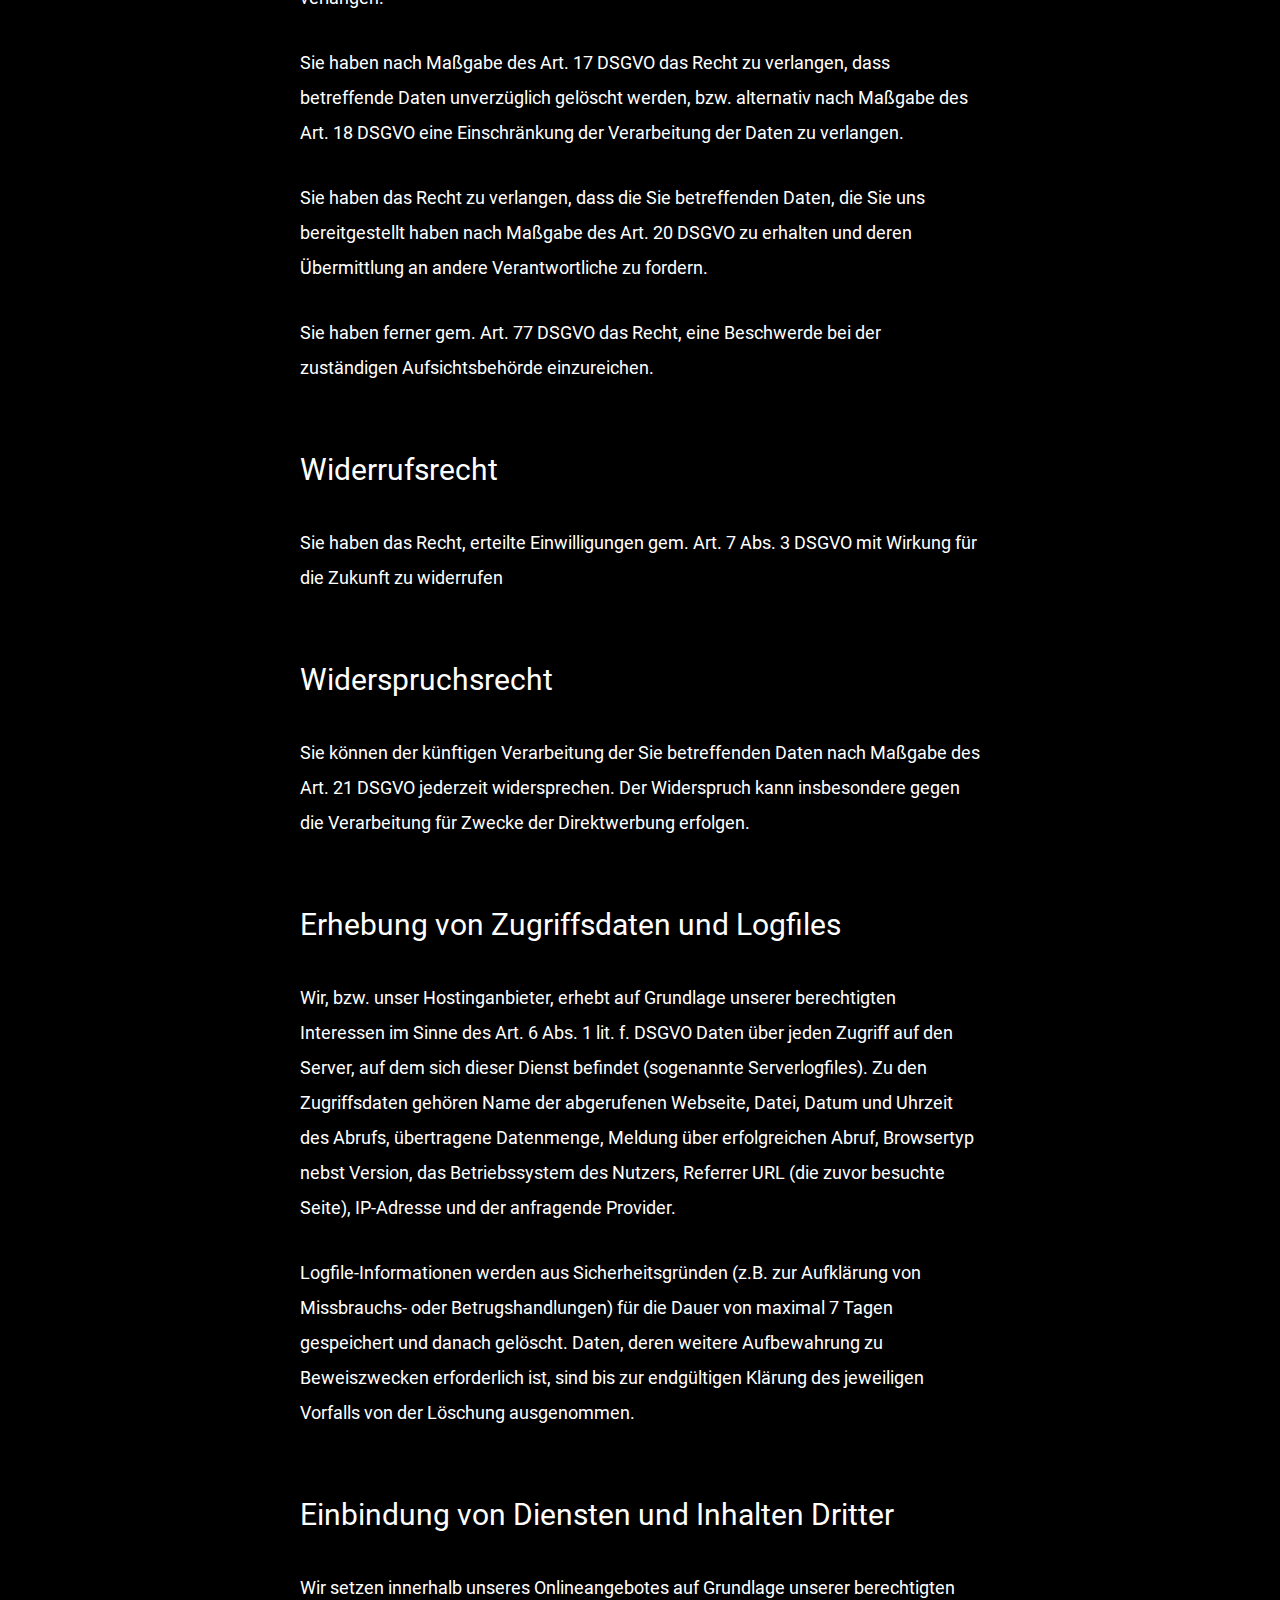
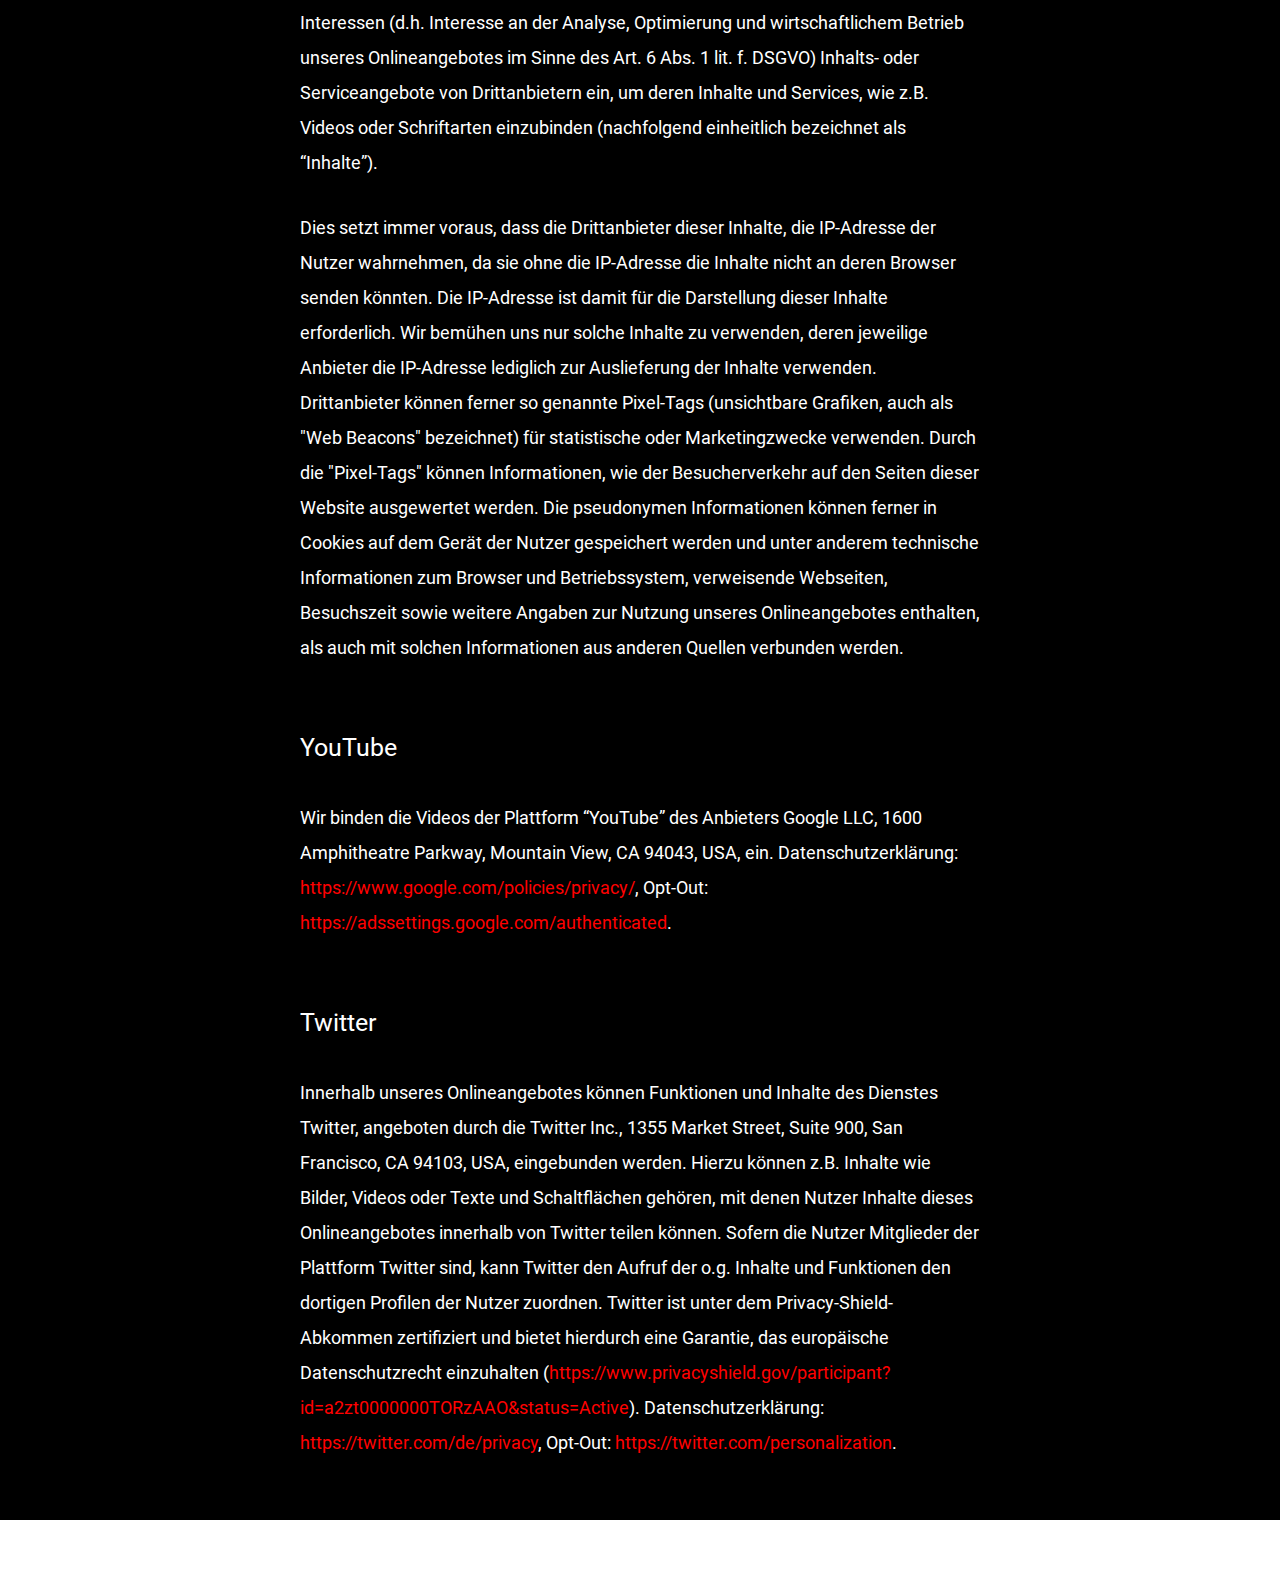
==== commit a09b4e02: "feat: imprint and privacy-policy translation" ====
--- a/datenschutzerklaerung/index.html
+++ b/datenschutzerklaerung/index.html
@@ -15,72 +15,72 @@
             
             <h1>Datenschutzerklärung</h1>
 
-            <p>Diese Datenschutzerklärung klärt Sie über die Art, den Umfang und Zweck der Verarbeitung von personenbezogenen Daten (nachfolgend kurz „Daten“) innerhalb unseres Onlineangebotes und der mit ihm verbundenen Webseiten, Funktionen und Inhalte sowie externen Onlinepräsenzen, wie z.B. unser Social Media Profile auf (nachfolgend gemeinsam bezeichnet als „Onlineangebot“). Im Hinblick auf die verwendeten Begrifflichkeiten, wie z.B. „Verarbeitung“ oder „Verantwortlicher“ verweisen wir auf die Definitionen im Art. 4 der Datenschutzgrundverordnung (DSGVO).<br>
+            <p>Diese Datenschutzerklärung klärt Sie über die Art, den Umfang und Zweck der Verarbeitung von personenbezogenen Daten (nachfolgend kurz „Daten“) innerhalb unseres Onlineangebotes und der mit ihm verbundenen Webseiten, Funktionen und Inhalte sowie externen Onlinepräsenzen, wie z.B. unser Social Media Profile auf (nachfolgend gemeinsam bezeichnet als „Onlineangebot“). Im Hinblick auf die verwendeten Begrifflichkeiten, wie z.B. „Verarbeitung“ oder „Verantwortlicher“ verweisen wir auf die Definitionen im Art. 4 der Datenschutzgrundverordnung (DSGVO).</p>
+            
+            <h2>Verantwortlicher</h2>
+                
+            <p>
+                {{ Adesse }}
+            </p>
 
-                <h2>Verantwortlicher</h2>
+            <h2>Arten der verarbeiteten Daten</h2>
+            <ul>
+                <li>Meta-/Kommunikationsdaten (z.B., Geräte-Informationen, IP-Adressen)</li>
+            </ul>
+
+            <h2>Kategorien betroffener Personen</h2>
+            <p>Besucher und Nutzer des Onlineangebotes (Nachfolgend bezeichnen wir die betroffenen Personen zusammenfassend auch als „Nutzer“).</p>
+
+            <h2>Zweck der Verarbeitung</h2>
+            <ul>
+                <li>Zurverfügungstellung des Onlineangebotes, seiner Funktionen und Inhalte</li>
+            </ul>
+
+            <h2>Verwendete Begrifflichkeiten</h2>
+            <p>„Personenbezogene Daten“ sind alle Informationen, die sich auf eine identifizierte oder identifizierbare natürliche Person (im Folgenden „betroffene Person“) beziehen; als identifizierbar wird eine natürliche Person angesehen, die direkt oder indirekt, insbesondere mittels Zuordnung zu einer Kennung wie einem Namen, zu einer Kennnummer, zu Standortdaten, zu einer Online-Kennung (z.B. Cookie) oder zu einem oder mehreren besonderen Merkmalen identifiziert werden kann, die Ausdruck der physischen, physiologischen, genetischen, psychischen, wirtschaftlichen, kulturellen oder sozialen Identität dieser natürlichen Person sind.</p>
+            <p>„Verarbeitung“ ist jeder mit oder ohne Hilfe automatisierter Verfahren ausgeführte Vorgang oder jede solche Vorgangsreihe im Zusammenhang mit personenbezogenen Daten. Der Begriff reicht weit und umfasst praktisch jeden Umgang mit Daten.</p>
+            <p>„Pseudonymisierung“ die Verarbeitung personenbezogener Daten in einer Weise, dass die personenbezogenen Daten ohne Hinzuziehung zusätzlicher Informationen nicht mehr einer spezifischen betroffenen Person zugeordnet werden können, sofern diese zusätzlichen Informationen gesondert aufbewahrt werden und technischen und organisatorischen Maßnahmen unterliegen, die gewährleisten, dass die personenbezogenen Daten nicht einer identifizierten oder identifizierbaren natürlichen Person zugewiesen werden.</p>
+            <p>„Profiling“ jede Art der automatisierten Verarbeitung personenbezogener Daten, die darin besteht, dass diese personenbezogenen Daten verwendet werden, um bestimmte persönliche Aspekte, die sich auf eine natürliche Person beziehen, zu bewerten, insbesondere um Aspekte bezüglich Arbeitsleistung, wirtschaftliche Lage, Gesundheit, persönliche Vorlieben, Interessen, Zuverlässigkeit, Verhalten, Aufenthaltsort oder Ortswechsel dieser natürlichen Person zu analysieren oder vorherzusagen.</p>
+            <p>Als „Verantwortlicher“ wird die natürliche oder juristische Person, Behörde, Einrichtung oder andere Stelle, die allein oder gemeinsam mit anderen über die Zwecke und Mittel der Verarbeitung von personenbezogenen Daten entscheidet, bezeichnet.</p>
+            <p>„Auftragsverarbeiter“ eine natürliche oder juristische Person, Behörde, Einrichtung oder andere Stelle, die personenbezogene Daten im Auftrag des Verantwortlichen verarbeitet.</p>
+
+            <h2>Maßgebliche Rechtsgrundlagen</h2>
+            <p>Nach Maßgabe des Art. 13 DSGVO teilen wir Ihnen die Rechtsgrundlagen unserer Datenverarbeitungen mit. Sofern die Rechtsgrundlage in der Datenschutzerklärung nicht genannt wird, gilt Folgendes: Die Rechtsgrundlage für die Einholung von Einwilligungen ist Art. 6 Abs. 1 lit. a und Art. 7 DSGVO, die Rechtsgrundlage für die Verarbeitung zur Erfüllung unserer Leistungen und Durchführung vertraglicher Maßnahmen sowie Beantwortung von Anfragen ist Art. 6 Abs. 1 lit. b DSGVO, die Rechtsgrundlage für die Verarbeitung zur Erfüllung unserer rechtlichen Verpflichtungen ist Art. 6 Abs. 1 lit. c DSGVO, und die Rechtsgrundlage für die Verarbeitung zur Wahrung unserer berechtigten Interessen ist Art. 6 Abs. 1 lit. f DSGVO. Für den Fall, dass lebenswichtige Interessen der betroffenen Person oder einer anderen natürlichen Person eine Verarbeitung personenbezogener Daten erforderlich machen, dient Art. 6 Abs. 1 lit. d DSGVO als Rechtsgrundlage.</p>
+
+            <h2>Sicherheitsmaßnahmen</h2>
+            <p>Wir treffen nach Maßgabe des Art. 32 DSGVO unter Berücksichtigung des Stands der Technik, der Implementierungskosten und der Art, des Umfangs, der Umstände und der Zwecke der Verarbeitung sowie der unterschiedlichen Eintrittswahrscheinlichkeit und Schwere des Risikos für die Rechte und Freiheiten natürlicher Personen, geeignete technische und organisatorische Maßnahmen, um ein dem Risiko angemessenes Schutzniveau zu gewährleisten.</p>
+            <p>Zu den Maßnahmen gehören insbesondere die Sicherung der Vertraulichkeit, Integrität und Verfügbarkeit von Daten durch Kontrolle des physischen Zugangs zu den Daten, als auch des sie betreffenden Zugriffs, der Eingabe, Weitergabe, der Sicherung der Verfügbarkeit und ihrer Trennung. Des Weiteren haben wir Verfahren eingerichtet, die eine Wahrnehmung von Betroffenenrechten, Löschung von Daten und Reaktion auf Gefährdung der Daten gewährleisten. Ferner berücksichtigen wir den Schutz personenbezogener Daten bereits bei der Entwicklung, bzw. Auswahl von Hardware, Software sowie Verfahren, entsprechend dem Prinzip des Datenschutzes durch Technikgestaltung und durch datenschutzfreundliche Voreinstellungen (Art. 25 DSGVO).</p>
+
+            <h2>Zusammenarbeit mit Auftragsverarbeitern und Dritten</h2>
+            <p>Sofern wir im Rahmen unserer Verarbeitung Daten gegenüber anderen Personen und Unternehmen (Auftragsverarbeitern oder Dritten) offenbaren, sie an diese übermitteln oder ihnen sonst Zugriff auf die Daten gewähren, erfolgt dies nur auf Grundlage einer gesetzlichen Erlaubnis (z.B. wenn eine Übermittlung der Daten an Dritte, wie an Zahlungsdienstleister, gem. Art. 6 Abs. 1 lit. b DSGVO zur Vertragserfüllung erforderlich ist), Sie eingewilligt haben, eine rechtliche Verpflichtung dies vorsieht oder auf Grundlage unserer berechtigten Interessen (z.B. beim Einsatz von Beauftragten, Webhostern, etc.).</p>
+            <p>Sofern wir Dritte mit der Verarbeitung von Daten auf Grundlage eines sog. „Auftragsverarbeitungsvertrages“ beauftragen, geschieht dies auf Grundlage des Art. 28 DSGVO.</p>
+
+            <h2>Rechte der betroffenen Personen</h2>
+            <p>Sie haben das Recht, eine Bestätigung darüber zu verlangen, ob betreffende Daten verarbeitet werden und auf Auskunft über diese Daten sowie auf weitere Informationen und Kopie der Daten entsprechend Art. 15 DSGVO.</p>
+            <p>Sie haben entsprechend. Art. 16 DSGVO das Recht, die Vervollständigung der Sie betreffenden Daten oder die Berichtigung der Sie betreffenden unrichtigen Daten zu verlangen.</p>
+            <p>Sie haben nach Maßgabe des Art. 17 DSGVO das Recht zu verlangen, dass betreffende Daten unverzüglich gelöscht werden, bzw. alternativ nach Maßgabe des Art. 18 DSGVO eine Einschränkung der Verarbeitung der Daten zu verlangen.</p>
+            <p>Sie haben das Recht zu verlangen, dass die Sie betreffenden Daten, die Sie uns bereitgestellt haben nach Maßgabe des Art. 20 DSGVO zu erhalten und deren Übermittlung an andere Verantwortliche zu fordern.</p>
+            <p>Sie haben ferner gem. Art. 77 DSGVO das Recht, eine Beschwerde bei der zuständigen Aufsichtsbehörde einzureichen.</p>
+
+            <h2>Widerrufsrecht</h2>
+            <p>Sie haben das Recht, erteilte Einwilligungen gem. Art. 7 Abs. 3 DSGVO mit Wirkung für die Zukunft zu widerrufen</p>
+
+            <h2>Widerspruchsrecht</h2>
+            <p>Sie können der künftigen Verarbeitung der Sie betreffenden Daten nach Maßgabe des Art. 21 DSGVO jederzeit widersprechen. Der Widerspruch kann insbesondere gegen die Verarbeitung für Zwecke der Direktwerbung erfolgen.</p>
+
+            <h2>Erhebung von Zugriffsdaten und Logfiles</h2>
+            <p>Wir, bzw. unser Hostinganbieter, erhebt auf Grundlage unserer berechtigten Interessen im Sinne des Art. 6 Abs. 1 lit. f. DSGVO Daten über jeden Zugriff auf den Server, auf dem sich dieser Dienst befindet (sogenannte Serverlogfiles). Zu den Zugriffsdaten gehören Name der abgerufenen Webseite, Datei, Datum und Uhrzeit des Abrufs, übertragene Datenmenge, Meldung über erfolgreichen Abruf, Browsertyp nebst Version, das Betriebssystem des Nutzers, Referrer URL (die zuvor besuchte Seite), IP-Adresse und der anfragende Provider.</p>
+            <p>Logfile-Informationen werden aus Sicherheitsgründen (z.B. zur Aufklärung von Missbrauchs- oder Betrugshandlungen) für die Dauer von maximal 7 Tagen gespeichert und danach gelöscht. Daten, deren weitere Aufbewahrung zu Beweiszwecken erforderlich ist, sind bis zur endgültigen Klärung des jeweiligen Vorfalls von der Löschung ausgenommen.</p>
+
+            <h2>Einbindung von Diensten und Inhalten Dritter</h2>
+            <p>Wir setzen innerhalb unseres Onlineangebotes auf Grundlage unserer berechtigten Interessen (d.h. Interesse an der Analyse, Optimierung und wirtschaftlichem Betrieb unseres Onlineangebotes im Sinne des Art. 6 Abs. 1 lit. f. DSGVO) Inhalts- oder Serviceangebote von Drittanbietern ein, um deren Inhalte und Services, wie z.B. Videos oder Schriftarten einzubinden (nachfolgend einheitlich bezeichnet als “Inhalte”).</p>
+            <p>Dies setzt immer voraus, dass die Drittanbieter dieser Inhalte, die IP-Adresse der Nutzer wahrnehmen, da sie ohne die IP-Adresse die Inhalte nicht an deren Browser senden könnten. Die IP-Adresse ist damit für die Darstellung dieser Inhalte erforderlich. Wir bemühen uns nur solche Inhalte zu verwenden, deren jeweilige Anbieter die IP-Adresse lediglich zur Auslieferung der Inhalte verwenden. Drittanbieter können ferner so genannte Pixel-Tags (unsichtbare Grafiken, auch als "Web Beacons" bezeichnet) für statistische oder Marketingzwecke verwenden. Durch die "Pixel-Tags" können Informationen, wie der Besucherverkehr auf den Seiten dieser Website ausgewertet werden. Die pseudonymen Informationen können ferner in Cookies auf dem Gerät der Nutzer gespeichert werden und unter anderem technische Informationen zum Browser und Betriebssystem, verweisende Webseiten, Besuchszeit sowie weitere Angaben zur Nutzung unseres Onlineangebotes enthalten, als auch mit solchen Informationen aus anderen Quellen verbunden werden.</p>
+            
+            <h3>YouTube</h3>
+            <p>Wir binden die Videos der Plattform “YouTube” des Anbieters Google LLC, 1600 Amphitheatre Parkway, Mountain View, CA 94043, USA, ein. Datenschutzerklärung: <a target="_blank" href="https://www.google.com/policies/privacy/">https://www.google.com/policies/privacy/</a>, Opt-Out: <a target="_blank" href="https://adssettings.google.com/authenticated">https://adssettings.google.com/authenticated</a>.</p>
                 
-                <p>
-                    {{ Adesse }}
-                </p>
-
-                <h2>Arten der verarbeiteten Daten</h2>
-                <ul>
-                    <li>Meta-/Kommunikationsdaten (z.B., Geräte-Informationen, IP-Adressen)</li>
-                </ul>
-
-                <h2>Kategorien betroffener Personen</h2>
-                <p>Besucher und Nutzer des Onlineangebotes (Nachfolgend bezeichnen wir die betroffenen Personen zusammenfassend auch als „Nutzer“).</p>
-
-                <h2>Zweck der Verarbeitung</h2>
-                <ul>
-                    <li>Zurverfügungstellung des Onlineangebotes, seiner Funktionen und Inhalte</li>
-                </ul>
-
-                <h2>Verwendete Begrifflichkeiten</h2>
-                <p>„Personenbezogene Daten“ sind alle Informationen, die sich auf eine identifizierte oder identifizierbare natürliche Person (im Folgenden „betroffene Person“) beziehen; als identifizierbar wird eine natürliche Person angesehen, die direkt oder indirekt, insbesondere mittels Zuordnung zu einer Kennung wie einem Namen, zu einer Kennnummer, zu Standortdaten, zu einer Online-Kennung (z.B. Cookie) oder zu einem oder mehreren besonderen Merkmalen identifiziert werden kann, die Ausdruck der physischen, physiologischen, genetischen, psychischen, wirtschaftlichen, kulturellen oder sozialen Identität dieser natürlichen Person sind.</p>
-                <p>„Verarbeitung“ ist jeder mit oder ohne Hilfe automatisierter Verfahren ausgeführte Vorgang oder jede solche Vorgangsreihe im Zusammenhang mit personenbezogenen Daten. Der Begriff reicht weit und umfasst praktisch jeden Umgang mit Daten.</p>
-                <p>„Pseudonymisierung“ die Verarbeitung personenbezogener Daten in einer Weise, dass die personenbezogenen Daten ohne Hinzuziehung zusätzlicher Informationen nicht mehr einer spezifischen betroffenen Person zugeordnet werden können, sofern diese zusätzlichen Informationen gesondert aufbewahrt werden und technischen und organisatorischen Maßnahmen unterliegen, die gewährleisten, dass die personenbezogenen Daten nicht einer identifizierten oder identifizierbaren natürlichen Person zugewiesen werden.</p>
-                <p>„Profiling“ jede Art der automatisierten Verarbeitung personenbezogener Daten, die darin besteht, dass diese personenbezogenen Daten verwendet werden, um bestimmte persönliche Aspekte, die sich auf eine natürliche Person beziehen, zu bewerten, insbesondere um Aspekte bezüglich Arbeitsleistung, wirtschaftliche Lage, Gesundheit, persönliche Vorlieben, Interessen, Zuverlässigkeit, Verhalten, Aufenthaltsort oder Ortswechsel dieser natürlichen Person zu analysieren oder vorherzusagen.</p>
-                <p>Als „Verantwortlicher“ wird die natürliche oder juristische Person, Behörde, Einrichtung oder andere Stelle, die allein oder gemeinsam mit anderen über die Zwecke und Mittel der Verarbeitung von personenbezogenen Daten entscheidet, bezeichnet.</p>
-                <p>„Auftragsverarbeiter“ eine natürliche oder juristische Person, Behörde, Einrichtung oder andere Stelle, die personenbezogene Daten im Auftrag des Verantwortlichen verarbeitet.</p>
-
-                <h2>Maßgebliche Rechtsgrundlagen</h2>
-                <p>Nach Maßgabe des Art. 13 DSGVO teilen wir Ihnen die Rechtsgrundlagen unserer Datenverarbeitungen mit. Sofern die Rechtsgrundlage in der Datenschutzerklärung nicht genannt wird, gilt Folgendes: Die Rechtsgrundlage für die Einholung von Einwilligungen ist Art. 6 Abs. 1 lit. a und Art. 7 DSGVO, die Rechtsgrundlage für die Verarbeitung zur Erfüllung unserer Leistungen und Durchführung vertraglicher Maßnahmen sowie Beantwortung von Anfragen ist Art. 6 Abs. 1 lit. b DSGVO, die Rechtsgrundlage für die Verarbeitung zur Erfüllung unserer rechtlichen Verpflichtungen ist Art. 6 Abs. 1 lit. c DSGVO, und die Rechtsgrundlage für die Verarbeitung zur Wahrung unserer berechtigten Interessen ist Art. 6 Abs. 1 lit. f DSGVO. Für den Fall, dass lebenswichtige Interessen der betroffenen Person oder einer anderen natürlichen Person eine Verarbeitung personenbezogener Daten erforderlich machen, dient Art. 6 Abs. 1 lit. d DSGVO als Rechtsgrundlage.</p>
-
-                <h2>Sicherheitsmaßnahmen</h2>
-                <p>Wir treffen nach Maßgabe des Art. 32 DSGVO unter Berücksichtigung des Stands der Technik, der Implementierungskosten und der Art, des Umfangs, der Umstände und der Zwecke der Verarbeitung sowie der unterschiedlichen Eintrittswahrscheinlichkeit und Schwere des Risikos für die Rechte und Freiheiten natürlicher Personen, geeignete technische und organisatorische Maßnahmen, um ein dem Risiko angemessenes Schutzniveau zu gewährleisten.</p>
-                <p>Zu den Maßnahmen gehören insbesondere die Sicherung der Vertraulichkeit, Integrität und Verfügbarkeit von Daten durch Kontrolle des physischen Zugangs zu den Daten, als auch des sie betreffenden Zugriffs, der Eingabe, Weitergabe, der Sicherung der Verfügbarkeit und ihrer Trennung. Des Weiteren haben wir Verfahren eingerichtet, die eine Wahrnehmung von Betroffenenrechten, Löschung von Daten und Reaktion auf Gefährdung der Daten gewährleisten. Ferner berücksichtigen wir den Schutz personenbezogener Daten bereits bei der Entwicklung, bzw. Auswahl von Hardware, Software sowie Verfahren, entsprechend dem Prinzip des Datenschutzes durch Technikgestaltung und durch datenschutzfreundliche Voreinstellungen (Art. 25 DSGVO).</p>
-
-                <h2>Zusammenarbeit mit Auftragsverarbeitern und Dritten</h2>
-                <p>Sofern wir im Rahmen unserer Verarbeitung Daten gegenüber anderen Personen und Unternehmen (Auftragsverarbeitern oder Dritten) offenbaren, sie an diese übermitteln oder ihnen sonst Zugriff auf die Daten gewähren, erfolgt dies nur auf Grundlage einer gesetzlichen Erlaubnis (z.B. wenn eine Übermittlung der Daten an Dritte, wie an Zahlungsdienstleister, gem. Art. 6 Abs. 1 lit. b DSGVO zur Vertragserfüllung erforderlich ist), Sie eingewilligt haben, eine rechtliche Verpflichtung dies vorsieht oder auf Grundlage unserer berechtigten Interessen (z.B. beim Einsatz von Beauftragten, Webhostern, etc.).</p>
-                <p>Sofern wir Dritte mit der Verarbeitung von Daten auf Grundlage eines sog. „Auftragsverarbeitungsvertrages“ beauftragen, geschieht dies auf Grundlage des Art. 28 DSGVO.</p>
-
-                <h2>Rechte der betroffenen Personen</h2>
-                <p>Sie haben das Recht, eine Bestätigung darüber zu verlangen, ob betreffende Daten verarbeitet werden und auf Auskunft über diese Daten sowie auf weitere Informationen und Kopie der Daten entsprechend Art. 15 DSGVO.</p>
-                <p>Sie haben entsprechend. Art. 16 DSGVO das Recht, die Vervollständigung der Sie betreffenden Daten oder die Berichtigung der Sie betreffenden unrichtigen Daten zu verlangen.</p>
-                <p>Sie haben nach Maßgabe des Art. 17 DSGVO das Recht zu verlangen, dass betreffende Daten unverzüglich gelöscht werden, bzw. alternativ nach Maßgabe des Art. 18 DSGVO eine Einschränkung der Verarbeitung der Daten zu verlangen.</p>
-                <p>Sie haben das Recht zu verlangen, dass die Sie betreffenden Daten, die Sie uns bereitgestellt haben nach Maßgabe des Art. 20 DSGVO zu erhalten und deren Übermittlung an andere Verantwortliche zu fordern.</p>
-                <p>Sie haben ferner gem. Art. 77 DSGVO das Recht, eine Beschwerde bei der zuständigen Aufsichtsbehörde einzureichen.</p>
-
-                <h2>Widerrufsrecht</h2>
-                <p>Sie haben das Recht, erteilte Einwilligungen gem. Art. 7 Abs. 3 DSGVO mit Wirkung für die Zukunft zu widerrufen</p>
-
-                <h2>Widerspruchsrecht</h2>
-                <p>Sie können der künftigen Verarbeitung der Sie betreffenden Daten nach Maßgabe des Art. 21 DSGVO jederzeit widersprechen. Der Widerspruch kann insbesondere gegen die Verarbeitung für Zwecke der Direktwerbung erfolgen.</p>
-
-                <h2>Erhebung von Zugriffsdaten und Logfiles</h2>
-                <p>Wir, bzw. unser Hostinganbieter, erhebt auf Grundlage unserer berechtigten Interessen im Sinne des Art. 6 Abs. 1 lit. f. DSGVO Daten über jeden Zugriff auf den Server, auf dem sich dieser Dienst befindet (sogenannte Serverlogfiles). Zu den Zugriffsdaten gehören Name der abgerufenen Webseite, Datei, Datum und Uhrzeit des Abrufs, übertragene Datenmenge, Meldung über erfolgreichen Abruf, Browsertyp nebst Version, das Betriebssystem des Nutzers, Referrer URL (die zuvor besuchte Seite), IP-Adresse und der anfragende Provider.</p>
-                <p>Logfile-Informationen werden aus Sicherheitsgründen (z.B. zur Aufklärung von Missbrauchs- oder Betrugshandlungen) für die Dauer von maximal 7 Tagen gespeichert und danach gelöscht. Daten, deren weitere Aufbewahrung zu Beweiszwecken erforderlich ist, sind bis zur endgültigen Klärung des jeweiligen Vorfalls von der Löschung ausgenommen.</p>
-
-                <h2>Einbindung von Diensten und Inhalten Dritter</h2>
-                <p>Wir setzen innerhalb unseres Onlineangebotes auf Grundlage unserer berechtigten Interessen (d.h. Interesse an der Analyse, Optimierung und wirtschaftlichem Betrieb unseres Onlineangebotes im Sinne des Art. 6 Abs. 1 lit. f. DSGVO) Inhalts- oder Serviceangebote von Drittanbietern ein, um deren Inhalte und Services, wie z.B. Videos oder Schriftarten einzubinden (nachfolgend einheitlich bezeichnet als “Inhalte”).</p>
-                <p>Dies setzt immer voraus, dass die Drittanbieter dieser Inhalte, die IP-Adresse der Nutzer wahrnehmen, da sie ohne die IP-Adresse die Inhalte nicht an deren Browser senden könnten. Die IP-Adresse ist damit für die Darstellung dieser Inhalte erforderlich. Wir bemühen uns nur solche Inhalte zu verwenden, deren jeweilige Anbieter die IP-Adresse lediglich zur Auslieferung der Inhalte verwenden. Drittanbieter können ferner so genannte Pixel-Tags (unsichtbare Grafiken, auch als "Web Beacons" bezeichnet) für statistische oder Marketingzwecke verwenden. Durch die "Pixel-Tags" können Informationen, wie der Besucherverkehr auf den Seiten dieser Website ausgewertet werden. Die pseudonymen Informationen können ferner in Cookies auf dem Gerät der Nutzer gespeichert werden und unter anderem technische Informationen zum Browser und Betriebssystem, verweisende Webseiten, Besuchszeit sowie weitere Angaben zur Nutzung unseres Onlineangebotes enthalten, als auch mit solchen Informationen aus anderen Quellen verbunden werden.</p>
-            
-                <h3>Youtube</h3>
-                <p>Wir binden die Videos der Plattform “YouTube” des Anbieters Google LLC, 1600 Amphitheatre Parkway, Mountain View, CA 94043, USA, ein. Datenschutzerklärung: <a target="_blank" href="https://www.google.com/policies/privacy/">https://www.google.com/policies/privacy/</a>, Opt-Out: <a target="_blank" href="https://adssettings.google.com/authenticated">https://adssettings.google.com/authenticated</a>.</p>
-                
-                <h3>Twitter</h3>
-                <p>Innerhalb unseres Onlineangebotes können Funktionen und Inhalte des Dienstes Twitter, angeboten durch die Twitter Inc., 1355 Market Street, Suite 900, San Francisco, CA 94103, USA, eingebunden werden. Hierzu können z.B. Inhalte wie Bilder, Videos oder Texte und Schaltflächen gehören, mit denen Nutzer Inhalte dieses Onlineangebotes innerhalb von Twitter teilen können. Sofern die Nutzer Mitglieder der Plattform Twitter sind, kann Twitter den Aufruf der o.g. Inhalte und Funktionen den dortigen Profilen der Nutzer zuordnen. Twitter ist unter dem Privacy-Shield-Abkommen zertifiziert und bietet hierdurch eine Garantie, das europäische Datenschutzrecht einzuhalten (<a target="_blank" href="https://www.privacyshield.gov/participant?id=a2zt0000000TORzAAO&amp;status=Active">https://www.privacyshield.gov/participant?id=a2zt0000000TORzAAO&amp;status=Active</a>). Datenschutzerklärung: <a target="_blank" href="https://twitter.com/de/privacy">https://twitter.com/de/privacy</a>, Opt-Out: <a target="_blank" href="https://twitter.com/personalization">https://twitter.com/personalization</a>.</p>
+            <h3>Twitter</h3>
+            <p>Innerhalb unseres Onlineangebotes können Funktionen und Inhalte des Dienstes Twitter, angeboten durch die Twitter Inc., 1355 Market Street, Suite 900, San Francisco, CA 94103, USA, eingebunden werden. Hierzu können z.B. Inhalte wie Bilder, Videos oder Texte und Schaltflächen gehören, mit denen Nutzer Inhalte dieses Onlineangebotes innerhalb von Twitter teilen können. Sofern die Nutzer Mitglieder der Plattform Twitter sind, kann Twitter den Aufruf der o.g. Inhalte und Funktionen den dortigen Profilen der Nutzer zuordnen. Twitter ist unter dem Privacy-Shield-Abkommen zertifiziert und bietet hierdurch eine Garantie, das europäische Datenschutzrecht einzuhalten (<a target="_blank" href="https://www.privacyshield.gov/participant?id=a2zt0000000TORzAAO&amp;status=Active">https://www.privacyshield.gov/participant?id=a2zt0000000TORzAAO&amp;status=Active</a>). Datenschutzerklärung: <a target="_blank" href="https://twitter.com/de/privacy">https://twitter.com/de/privacy</a>, Opt-Out: <a target="_blank" href="https://twitter.com/personalization">https://twitter.com/personalization</a>.</p>
 
         </div>
     </body>
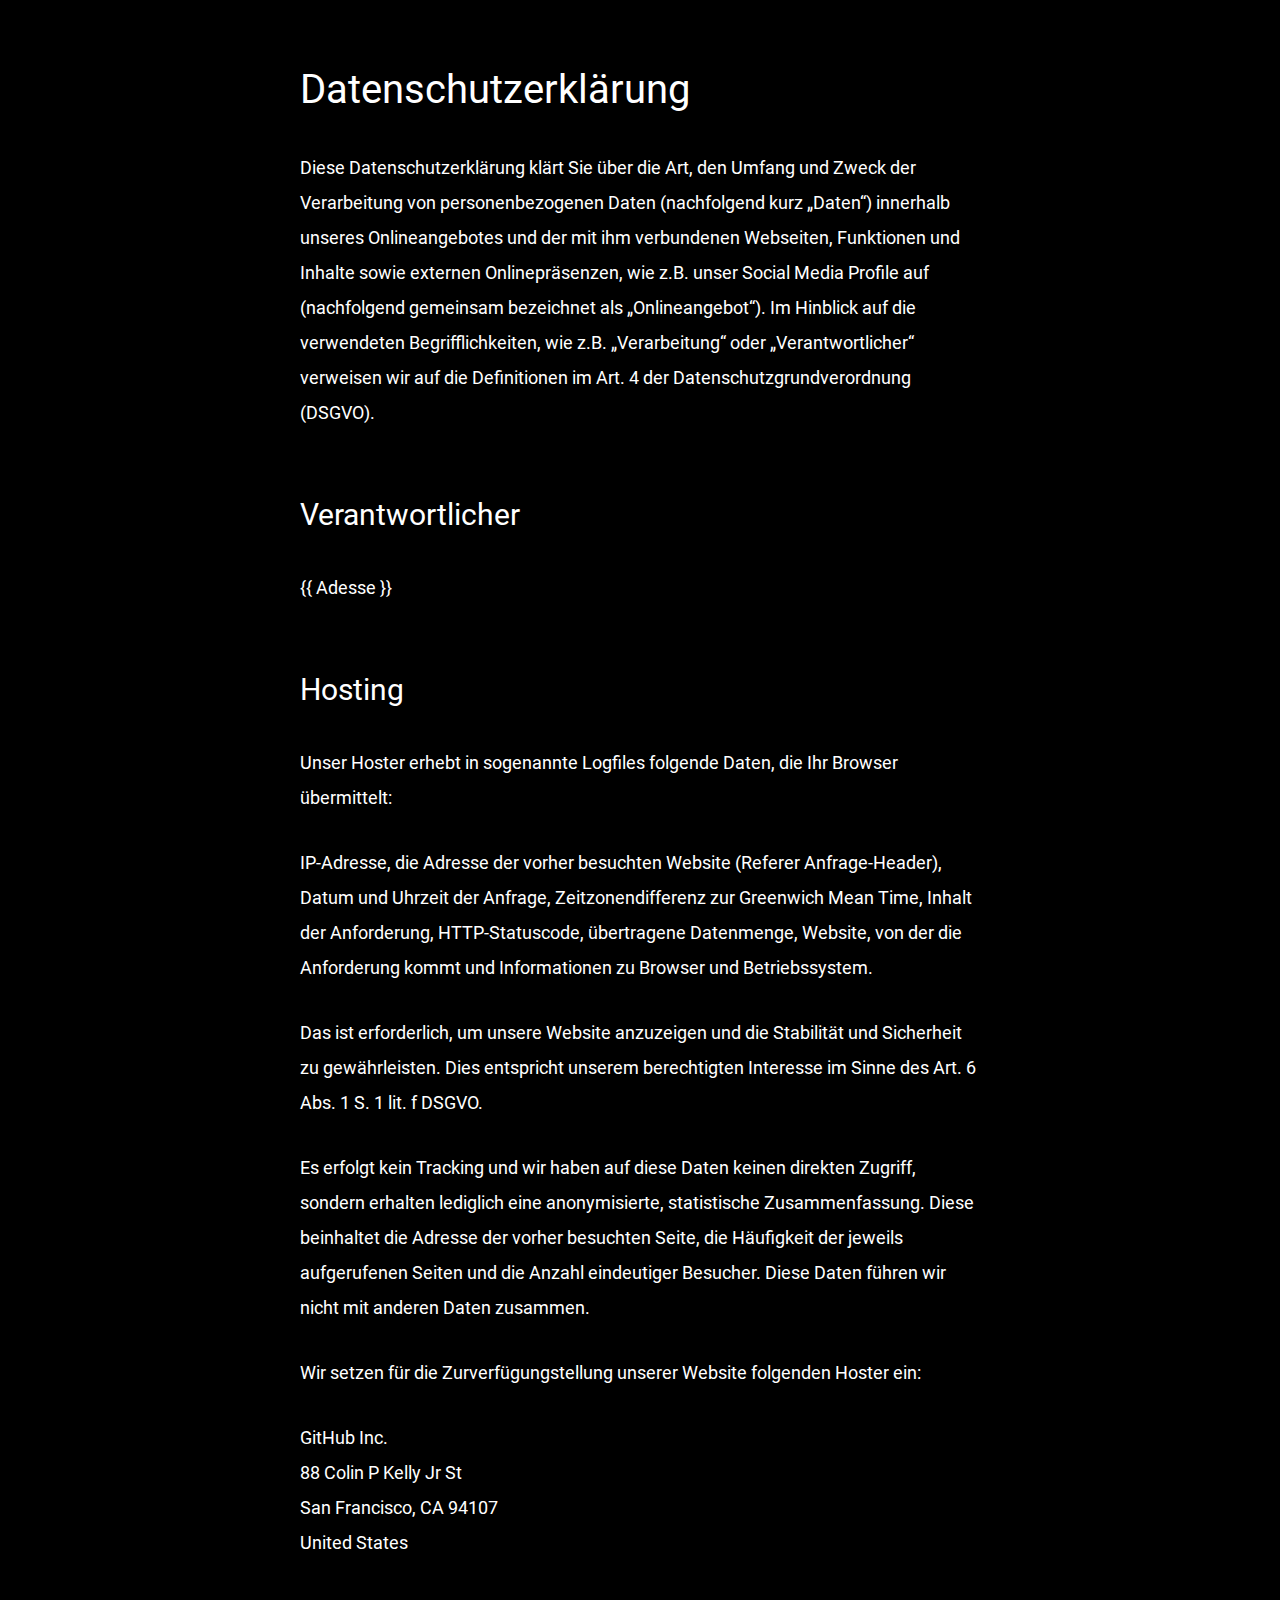
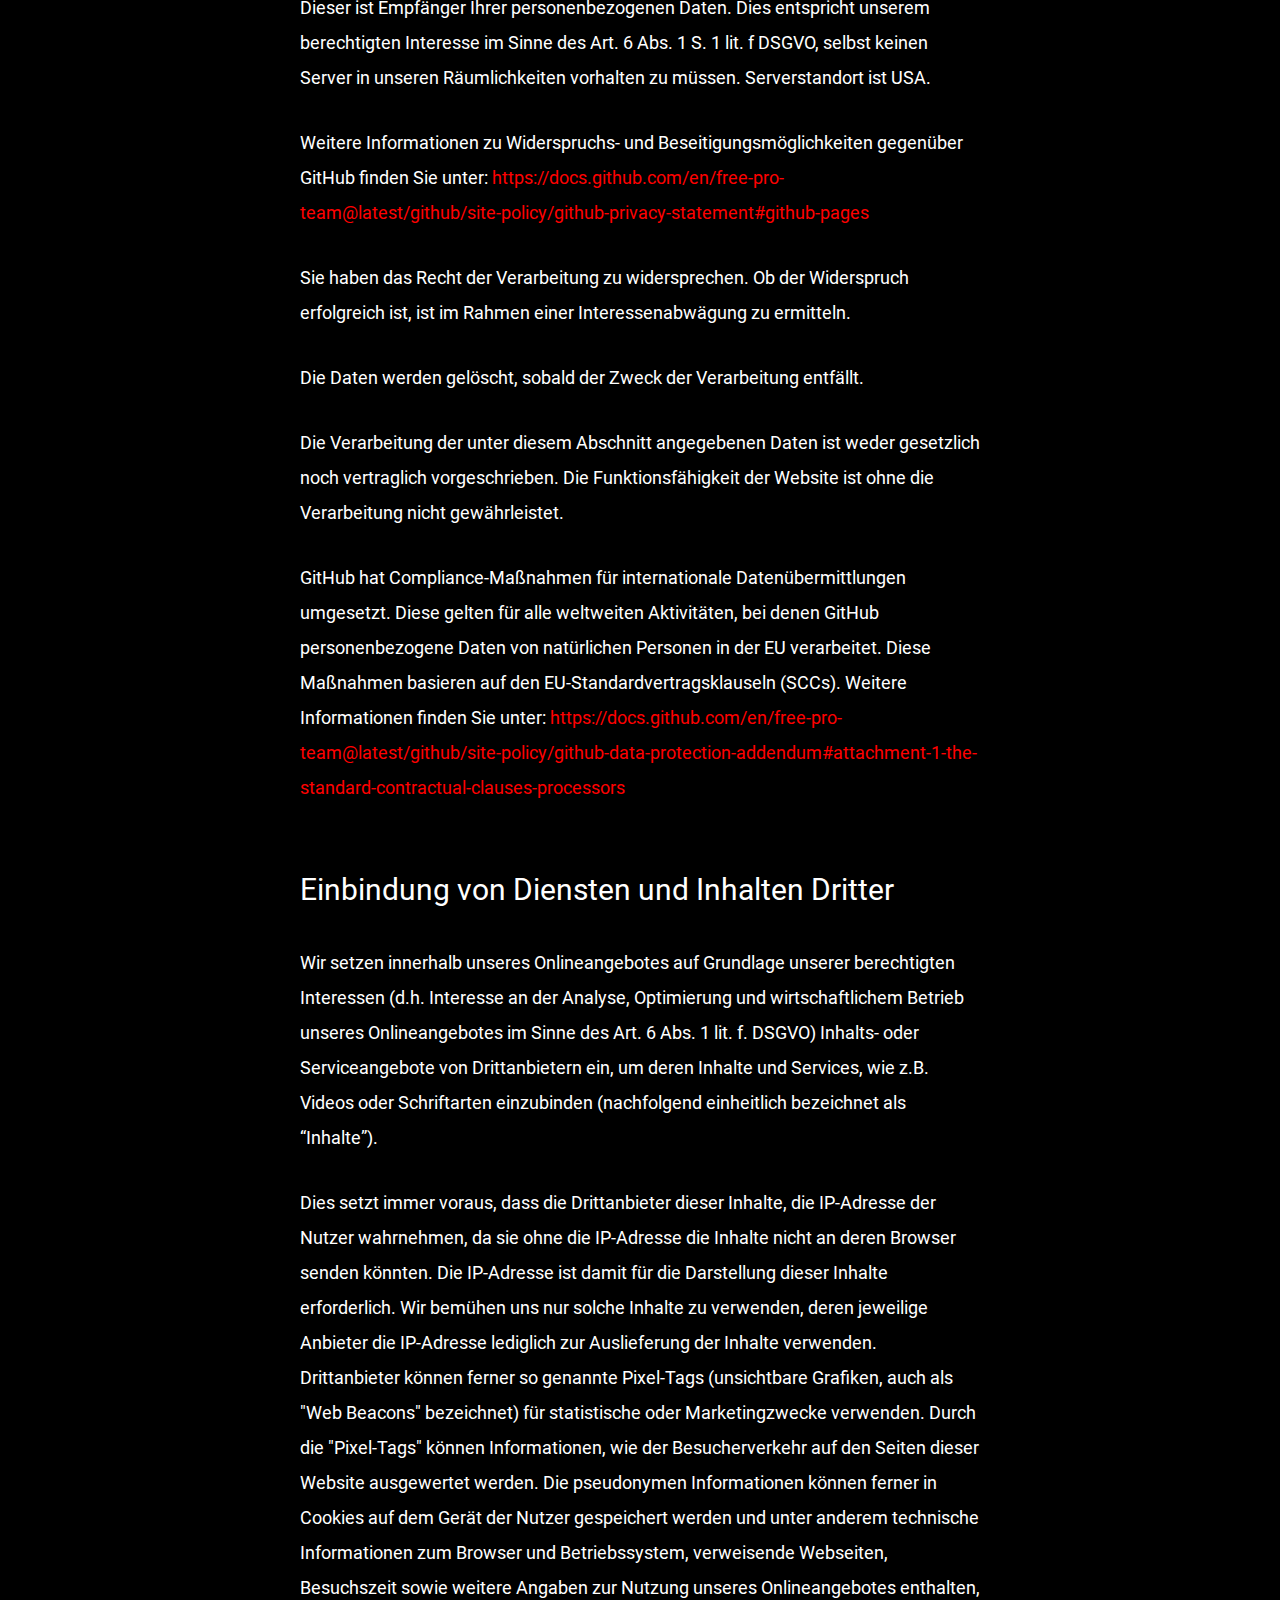
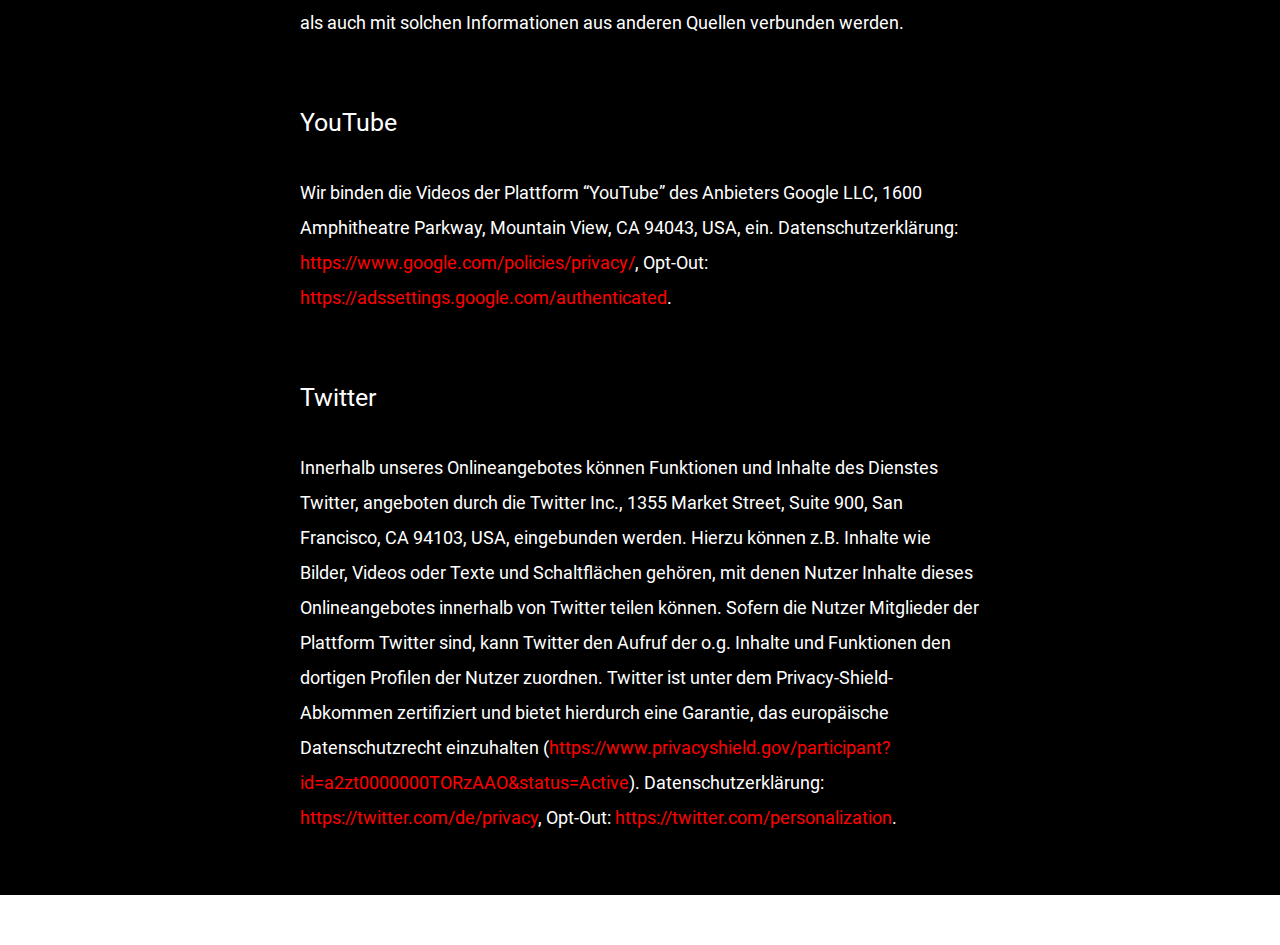
==== commit 7e4009b0: "fix: github pages hosting in privacy-policy" ====
--- a/datenschutzerklaerung/index.html
+++ b/datenschutzerklaerung/index.html
@@ -23,54 +23,24 @@
                 {{ Adesse }}
             </p>
 
-            <h2>Arten der verarbeiteten Daten</h2>
-            <ul>
-                <li>Meta-/Kommunikationsdaten (z.B., Geräte-Informationen, IP-Adressen)</li>
-            </ul>
-
-            <h2>Kategorien betroffener Personen</h2>
-            <p>Besucher und Nutzer des Onlineangebotes (Nachfolgend bezeichnen wir die betroffenen Personen zusammenfassend auch als „Nutzer“).</p>
-
-            <h2>Zweck der Verarbeitung</h2>
-            <ul>
-                <li>Zurverfügungstellung des Onlineangebotes, seiner Funktionen und Inhalte</li>
-            </ul>
-
-            <h2>Verwendete Begrifflichkeiten</h2>
-            <p>„Personenbezogene Daten“ sind alle Informationen, die sich auf eine identifizierte oder identifizierbare natürliche Person (im Folgenden „betroffene Person“) beziehen; als identifizierbar wird eine natürliche Person angesehen, die direkt oder indirekt, insbesondere mittels Zuordnung zu einer Kennung wie einem Namen, zu einer Kennnummer, zu Standortdaten, zu einer Online-Kennung (z.B. Cookie) oder zu einem oder mehreren besonderen Merkmalen identifiziert werden kann, die Ausdruck der physischen, physiologischen, genetischen, psychischen, wirtschaftlichen, kulturellen oder sozialen Identität dieser natürlichen Person sind.</p>
-            <p>„Verarbeitung“ ist jeder mit oder ohne Hilfe automatisierter Verfahren ausgeführte Vorgang oder jede solche Vorgangsreihe im Zusammenhang mit personenbezogenen Daten. Der Begriff reicht weit und umfasst praktisch jeden Umgang mit Daten.</p>
-            <p>„Pseudonymisierung“ die Verarbeitung personenbezogener Daten in einer Weise, dass die personenbezogenen Daten ohne Hinzuziehung zusätzlicher Informationen nicht mehr einer spezifischen betroffenen Person zugeordnet werden können, sofern diese zusätzlichen Informationen gesondert aufbewahrt werden und technischen und organisatorischen Maßnahmen unterliegen, die gewährleisten, dass die personenbezogenen Daten nicht einer identifizierten oder identifizierbaren natürlichen Person zugewiesen werden.</p>
-            <p>„Profiling“ jede Art der automatisierten Verarbeitung personenbezogener Daten, die darin besteht, dass diese personenbezogenen Daten verwendet werden, um bestimmte persönliche Aspekte, die sich auf eine natürliche Person beziehen, zu bewerten, insbesondere um Aspekte bezüglich Arbeitsleistung, wirtschaftliche Lage, Gesundheit, persönliche Vorlieben, Interessen, Zuverlässigkeit, Verhalten, Aufenthaltsort oder Ortswechsel dieser natürlichen Person zu analysieren oder vorherzusagen.</p>
-            <p>Als „Verantwortlicher“ wird die natürliche oder juristische Person, Behörde, Einrichtung oder andere Stelle, die allein oder gemeinsam mit anderen über die Zwecke und Mittel der Verarbeitung von personenbezogenen Daten entscheidet, bezeichnet.</p>
-            <p>„Auftragsverarbeiter“ eine natürliche oder juristische Person, Behörde, Einrichtung oder andere Stelle, die personenbezogene Daten im Auftrag des Verantwortlichen verarbeitet.</p>
-
-            <h2>Maßgebliche Rechtsgrundlagen</h2>
-            <p>Nach Maßgabe des Art. 13 DSGVO teilen wir Ihnen die Rechtsgrundlagen unserer Datenverarbeitungen mit. Sofern die Rechtsgrundlage in der Datenschutzerklärung nicht genannt wird, gilt Folgendes: Die Rechtsgrundlage für die Einholung von Einwilligungen ist Art. 6 Abs. 1 lit. a und Art. 7 DSGVO, die Rechtsgrundlage für die Verarbeitung zur Erfüllung unserer Leistungen und Durchführung vertraglicher Maßnahmen sowie Beantwortung von Anfragen ist Art. 6 Abs. 1 lit. b DSGVO, die Rechtsgrundlage für die Verarbeitung zur Erfüllung unserer rechtlichen Verpflichtungen ist Art. 6 Abs. 1 lit. c DSGVO, und die Rechtsgrundlage für die Verarbeitung zur Wahrung unserer berechtigten Interessen ist Art. 6 Abs. 1 lit. f DSGVO. Für den Fall, dass lebenswichtige Interessen der betroffenen Person oder einer anderen natürlichen Person eine Verarbeitung personenbezogener Daten erforderlich machen, dient Art. 6 Abs. 1 lit. d DSGVO als Rechtsgrundlage.</p>
-
-            <h2>Sicherheitsmaßnahmen</h2>
-            <p>Wir treffen nach Maßgabe des Art. 32 DSGVO unter Berücksichtigung des Stands der Technik, der Implementierungskosten und der Art, des Umfangs, der Umstände und der Zwecke der Verarbeitung sowie der unterschiedlichen Eintrittswahrscheinlichkeit und Schwere des Risikos für die Rechte und Freiheiten natürlicher Personen, geeignete technische und organisatorische Maßnahmen, um ein dem Risiko angemessenes Schutzniveau zu gewährleisten.</p>
-            <p>Zu den Maßnahmen gehören insbesondere die Sicherung der Vertraulichkeit, Integrität und Verfügbarkeit von Daten durch Kontrolle des physischen Zugangs zu den Daten, als auch des sie betreffenden Zugriffs, der Eingabe, Weitergabe, der Sicherung der Verfügbarkeit und ihrer Trennung. Des Weiteren haben wir Verfahren eingerichtet, die eine Wahrnehmung von Betroffenenrechten, Löschung von Daten und Reaktion auf Gefährdung der Daten gewährleisten. Ferner berücksichtigen wir den Schutz personenbezogener Daten bereits bei der Entwicklung, bzw. Auswahl von Hardware, Software sowie Verfahren, entsprechend dem Prinzip des Datenschutzes durch Technikgestaltung und durch datenschutzfreundliche Voreinstellungen (Art. 25 DSGVO).</p>
-
-            <h2>Zusammenarbeit mit Auftragsverarbeitern und Dritten</h2>
-            <p>Sofern wir im Rahmen unserer Verarbeitung Daten gegenüber anderen Personen und Unternehmen (Auftragsverarbeitern oder Dritten) offenbaren, sie an diese übermitteln oder ihnen sonst Zugriff auf die Daten gewähren, erfolgt dies nur auf Grundlage einer gesetzlichen Erlaubnis (z.B. wenn eine Übermittlung der Daten an Dritte, wie an Zahlungsdienstleister, gem. Art. 6 Abs. 1 lit. b DSGVO zur Vertragserfüllung erforderlich ist), Sie eingewilligt haben, eine rechtliche Verpflichtung dies vorsieht oder auf Grundlage unserer berechtigten Interessen (z.B. beim Einsatz von Beauftragten, Webhostern, etc.).</p>
-            <p>Sofern wir Dritte mit der Verarbeitung von Daten auf Grundlage eines sog. „Auftragsverarbeitungsvertrages“ beauftragen, geschieht dies auf Grundlage des Art. 28 DSGVO.</p>
-
-            <h2>Rechte der betroffenen Personen</h2>
-            <p>Sie haben das Recht, eine Bestätigung darüber zu verlangen, ob betreffende Daten verarbeitet werden und auf Auskunft über diese Daten sowie auf weitere Informationen und Kopie der Daten entsprechend Art. 15 DSGVO.</p>
-            <p>Sie haben entsprechend. Art. 16 DSGVO das Recht, die Vervollständigung der Sie betreffenden Daten oder die Berichtigung der Sie betreffenden unrichtigen Daten zu verlangen.</p>
-            <p>Sie haben nach Maßgabe des Art. 17 DSGVO das Recht zu verlangen, dass betreffende Daten unverzüglich gelöscht werden, bzw. alternativ nach Maßgabe des Art. 18 DSGVO eine Einschränkung der Verarbeitung der Daten zu verlangen.</p>
-            <p>Sie haben das Recht zu verlangen, dass die Sie betreffenden Daten, die Sie uns bereitgestellt haben nach Maßgabe des Art. 20 DSGVO zu erhalten und deren Übermittlung an andere Verantwortliche zu fordern.</p>
-            <p>Sie haben ferner gem. Art. 77 DSGVO das Recht, eine Beschwerde bei der zuständigen Aufsichtsbehörde einzureichen.</p>
-
-            <h2>Widerrufsrecht</h2>
-            <p>Sie haben das Recht, erteilte Einwilligungen gem. Art. 7 Abs. 3 DSGVO mit Wirkung für die Zukunft zu widerrufen</p>
-
-            <h2>Widerspruchsrecht</h2>
-            <p>Sie können der künftigen Verarbeitung der Sie betreffenden Daten nach Maßgabe des Art. 21 DSGVO jederzeit widersprechen. Der Widerspruch kann insbesondere gegen die Verarbeitung für Zwecke der Direktwerbung erfolgen.</p>
-
-            <h2>Erhebung von Zugriffsdaten und Logfiles</h2>
-            <p>Wir, bzw. unser Hostinganbieter, erhebt auf Grundlage unserer berechtigten Interessen im Sinne des Art. 6 Abs. 1 lit. f. DSGVO Daten über jeden Zugriff auf den Server, auf dem sich dieser Dienst befindet (sogenannte Serverlogfiles). Zu den Zugriffsdaten gehören Name der abgerufenen Webseite, Datei, Datum und Uhrzeit des Abrufs, übertragene Datenmenge, Meldung über erfolgreichen Abruf, Browsertyp nebst Version, das Betriebssystem des Nutzers, Referrer URL (die zuvor besuchte Seite), IP-Adresse und der anfragende Provider.</p>
-            <p>Logfile-Informationen werden aus Sicherheitsgründen (z.B. zur Aufklärung von Missbrauchs- oder Betrugshandlungen) für die Dauer von maximal 7 Tagen gespeichert und danach gelöscht. Daten, deren weitere Aufbewahrung zu Beweiszwecken erforderlich ist, sind bis zur endgültigen Klärung des jeweiligen Vorfalls von der Löschung ausgenommen.</p>
+            <h2>Hosting</h2>
+            <p>Unser Hoster erhebt in sogenannte Logfiles folgende Daten, die Ihr Browser übermittelt:</p>
+            <p>IP-Adresse, die Adresse der vorher besuchten Website (Referer Anfrage-Header), Datum und Uhrzeit der Anfrage, Zeitzonendifferenz zur Greenwich Mean Time, Inhalt der Anforderung, HTTP-Statuscode, übertragene Datenmenge, Website, von der die Anforderung kommt und Informationen zu Browser und Betriebssystem.</p>
+            <p>Das ist erforderlich, um unsere Website anzuzeigen und die Stabilität und Sicherheit zu gewährleisten. Dies entspricht unserem berechtigten Interesse im Sinne des Art. 6 Abs. 1 S. 1 lit. f DSGVO.</p>
+            <p>Es erfolgt kein Tracking und wir haben auf diese Daten keinen direkten Zugriff, sondern erhalten lediglich eine anonymisierte, statistische Zusammenfassung. Diese beinhaltet die Adresse der vorher besuchten Seite, die Häufigkeit der jeweils aufgerufenen Seiten und die Anzahl eindeutiger Besucher. Diese Daten führen wir nicht mit anderen Daten zusammen.</p>
+            <p>Wir setzen für die Zurverfügungstellung unserer Website folgenden Hoster ein:</p>
+            <p>
+                GitHub Inc.<br>
+                88 Colin P Kelly Jr St<br>
+                San Francisco, CA 94107<br>
+                United States
+            </p>
+            <p>Dieser ist Empfänger Ihrer personenbezogenen Daten. Dies entspricht unserem berechtigten Interesse im Sinne des Art. 6 Abs. 1 S. 1 lit. f DSGVO, selbst keinen Server in unseren Räumlichkeiten vorhalten zu müssen. Serverstandort ist USA.</p>
+            <p>Weitere Informationen zu Widerspruchs- und Beseitigungsmöglichkeiten gegenüber GitHub finden Sie unter: <a target="_blank" href="https://docs.github.com/en/free-pro-team@latest/github/site-policy/github-privacy-statement#github-pages">https://docs.github.com/en/free-pro-team@latest/github/site-policy/github-privacy-statement#github-pages</a></p>
+            <p>Sie haben das Recht der Verarbeitung zu widersprechen. Ob der Widerspruch erfolgreich ist, ist im Rahmen einer Interessenabwägung zu ermitteln.</p>
+            <p>Die Daten werden gelöscht, sobald der Zweck der Verarbeitung entfällt.</p>
+            <p>Die Verarbeitung der unter diesem Abschnitt angegebenen Daten ist weder gesetzlich noch vertraglich vorgeschrieben. Die Funktionsfähigkeit der Website ist ohne die Verarbeitung nicht gewährleistet.</p>
+            <p>GitHub hat Compliance-Maßnahmen für internationale Datenübermittlungen umgesetzt. Diese gelten für alle weltweiten Aktivitäten, bei denen GitHub personenbezogene Daten von natürlichen Personen in der EU verarbeitet. Diese Maßnahmen basieren auf den EU-Standardvertragsklauseln (SCCs). Weitere Informationen finden Sie unter: <a target="_blank" href="https://docs.github.com/en/free-pro-team@latest/github/site-policy/github-data-protection-addendum#attachment-1-the-standard-contractual-clauses-processors">https://docs.github.com/en/free-pro-team@latest/github/site-policy/github-data-protection-addendum#attachment-1-the-standard-contractual-clauses-processors</a></p>
 
             <h2>Einbindung von Diensten und Inhalten Dritter</h2>
             <p>Wir setzen innerhalb unseres Onlineangebotes auf Grundlage unserer berechtigten Interessen (d.h. Interesse an der Analyse, Optimierung und wirtschaftlichem Betrieb unseres Onlineangebotes im Sinne des Art. 6 Abs. 1 lit. f. DSGVO) Inhalts- oder Serviceangebote von Drittanbietern ein, um deren Inhalte und Services, wie z.B. Videos oder Schriftarten einzubinden (nachfolgend einheitlich bezeichnet als “Inhalte”).</p>
--- a/resources/style.css
+++ b/resources/style.css
@@ -3,6 +3,27 @@
     --theme-secondary: #800000;
 }
 
+.footer {
+    background-color: var(--theme-grey-primary);
+}
+
+.footer .container {
+    padding: var(--theme-element-spacing) calc(var(--theme-element-spacing) * 2);
+    display: flex;
+    gap: var(--theme-element-spacing);
+    margin-bottom: 0px;
+    color: #808080;
+}
+
+.footer .container h6{
+    margin: 0px;
+    margin-bottom: 10px;
+}
+
+.footer .container a{
+    color: #808080;
+}
+ 
 #quote {
     font-size: 25px;
     color: var(--theme-primary);
@@ -25,8 +46,8 @@
 .parallax {
     position: fixed;
     top: 0px;
-    width: 100;
     width: 100%;
+    min-height: 300px;
     max-height: 300px;
     object-fit: cover;
 }
@@ -39,7 +60,8 @@
     top: 300px;
 }
 
-.project-bar {
-    padding: var(--theme-element-spacing) 50px;
+#project-bar {
+    padding-top: var(--theme-element-spacing);
+    padding-bottom: var(--theme-element-spacing);
     margin-bottom: 0px;
 }